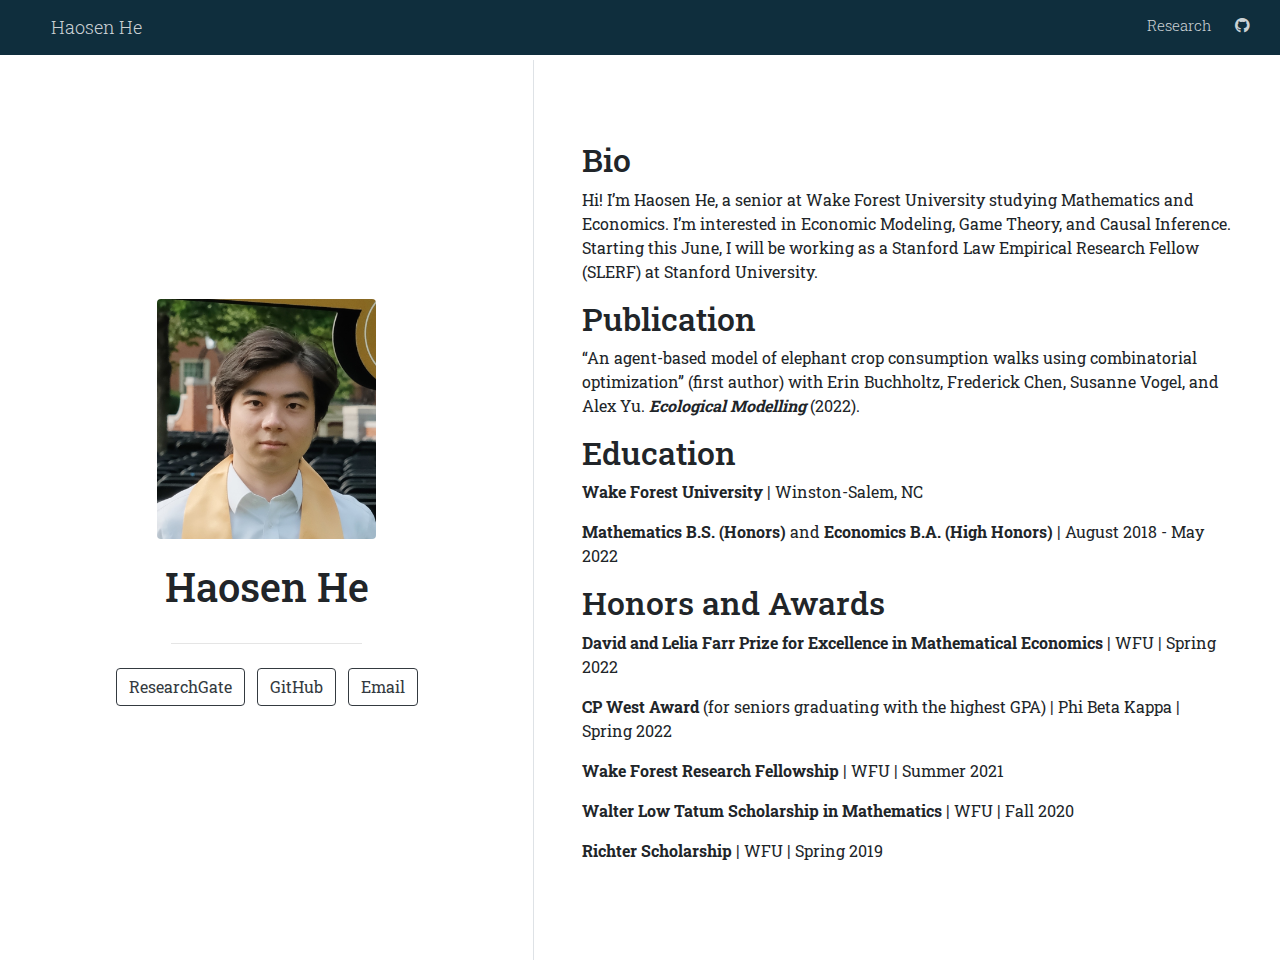
==== docs/index.html @ 907669a1 "added two new pages" ====
<!doctype html>
<html lang="en">
  <head>
    <!-- Required meta tags -->
    <meta charset="utf-8">
    <meta name="viewport" content="width=device-width, initial-scale=1, shrink-to-fit=no">

    <!-- Bootstrap CSS -->
    <link rel="stylesheet" href="https://stackpath.bootstrapcdn.com/bootstrap/4.5.0/css/bootstrap.min.css">

    <link href="https://fonts.googleapis.com/css2?family=Roboto+Slab&display=swap" rel="stylesheet">
    <style type="text/css">body {font-family: 'Roboto Slab', serif;}</style>

    <title>Haosen He</title>

    
          <!--radix_placeholder_navigation_in_header-->
          <meta name="distill:offset" content=""/>

          <script type="application/javascript">

            window.headroom_prevent_pin = false;

            window.document.addEventListener("DOMContentLoaded", function (event) {

              // initialize headroom for banner
              var header = $('header').get(0);
              var headerHeight = header.offsetHeight;
              var headroom = new Headroom(header, {
                tolerance: 5,
                onPin : function() {
                  if (window.headroom_prevent_pin) {
                    window.headroom_prevent_pin = false;
                    headroom.unpin();
                  }
                }
              });
              headroom.init();
              if(window.location.hash)
                headroom.unpin();
              $(header).addClass('headroom--transition');

              // offset scroll location for banner on hash change
              // (see: https://github.com/WickyNilliams/headroom.js/issues/38)
              window.addEventListener("hashchange", function(event) {
                window.scrollTo(0, window.pageYOffset - (headerHeight + 25));
              });

              // responsive menu
              $('.distill-site-header').each(function(i, val) {
                var topnav = $(this);
                var toggle = topnav.find('.nav-toggle');
                toggle.on('click', function() {
                  topnav.toggleClass('responsive');
                });
              });

              // nav dropdowns
              $('.nav-dropbtn').click(function(e) {
                $(this).next('.nav-dropdown-content').toggleClass('nav-dropdown-active');
                $(this).parent().siblings('.nav-dropdown')
                   .children('.nav-dropdown-content').removeClass('nav-dropdown-active');
              });
              $("body").click(function(e){
                $('.nav-dropdown-content').removeClass('nav-dropdown-active');
              });
              $(".nav-dropdown").click(function(e){
                e.stopPropagation();
              });
            });
          </script>

          <style type="text/css">

          /* Theme (user-documented overrideables for nav appearance) */

          .distill-site-nav {
            color: rgba(255, 255, 255, 0.8);
            background-color: #0F2E3D;
            font-size: 15px;
            font-weight: 300;
          }

          .distill-site-nav a {
            color: inherit;
            text-decoration: none;
          }

          .distill-site-nav a:hover {
            color: white;
          }

          @media print {
            .distill-site-nav {
              display: none;
            }
          }

          .distill-site-header {

          }

          .distill-site-footer {

          }


          /* Site Header */

          .distill-site-header {
            width: 100%;
            box-sizing: border-box;
            z-index: 3;
          }

          .distill-site-header .nav-left {
            display: inline-block;
            margin-left: 8px;
          }

          @media screen and (max-width: 768px) {
            .distill-site-header .nav-left {
              margin-left: 0;
            }
          }


          .distill-site-header .nav-right {
            float: right;
            margin-right: 8px;
          }

          .distill-site-header a,
          .distill-site-header .title {
            display: inline-block;
            text-align: center;
            padding: 14px 10px 14px 10px;
          }

          .distill-site-header .title {
            font-size: 18px;
            min-width: 150px;
          }

          .distill-site-header .logo {
            padding: 0;
          }

          .distill-site-header .logo img {
            display: none;
            max-height: 20px;
            width: auto;
            margin-bottom: -4px;
          }

          .distill-site-header .nav-image img {
            max-height: 18px;
            width: auto;
            display: inline-block;
            margin-bottom: -3px;
          }



          @media screen and (min-width: 1000px) {
            .distill-site-header .logo img {
              display: inline-block;
            }
            .distill-site-header .nav-left {
              margin-left: 20px;
            }
            .distill-site-header .nav-right {
              margin-right: 20px;
            }
            .distill-site-header .title {
              padding-left: 12px;
            }
          }


          .distill-site-header .nav-toggle {
            display: none;
          }

          .nav-dropdown {
            display: inline-block;
            position: relative;
          }

          .nav-dropdown .nav-dropbtn {
            border: none;
            outline: none;
            color: rgba(255, 255, 255, 0.8);
            padding: 16px 10px;
            background-color: transparent;
            font-family: inherit;
            font-size: inherit;
            font-weight: inherit;
            margin: 0;
            margin-top: 1px;
            z-index: 2;
          }

          .nav-dropdown-content {
            display: none;
            position: absolute;
            background-color: white;
            min-width: 200px;
            border: 1px solid rgba(0,0,0,0.15);
            border-radius: 4px;
            box-shadow: 0px 8px 16px 0px rgba(0,0,0,0.1);
            z-index: 1;
            margin-top: 2px;
            white-space: nowrap;
            padding-top: 4px;
            padding-bottom: 4px;
          }

          .nav-dropdown-content hr {
            margin-top: 4px;
            margin-bottom: 4px;
            border: none;
            border-bottom: 1px solid rgba(0, 0, 0, 0.1);
          }

          .nav-dropdown-active {
            display: block;
          }

          .nav-dropdown-content a, .nav-dropdown-content .nav-dropdown-header {
            color: black;
            padding: 6px 24px;
            text-decoration: none;
            display: block;
            text-align: left;
          }

          .nav-dropdown-content .nav-dropdown-header {
            display: block;
            padding: 5px 24px;
            padding-bottom: 0;
            text-transform: uppercase;
            font-size: 14px;
            color: #999999;
            white-space: nowrap;
          }

          .nav-dropdown:hover .nav-dropbtn {
            color: white;
          }

          .nav-dropdown-content a:hover {
            background-color: #ddd;
            color: black;
          }

          .nav-right .nav-dropdown-content {
            margin-left: -45%;
            right: 0;
          }

          @media screen and (max-width: 768px) {
            .distill-site-header a, .distill-site-header .nav-dropdown  {display: none;}
            .distill-site-header a.nav-toggle {
              float: right;
              display: block;
            }
            .distill-site-header .title {
              margin-left: 0;
            }
            .distill-site-header .nav-right {
              margin-right: 0;
            }
            .distill-site-header {
              overflow: hidden;
            }
            .nav-right .nav-dropdown-content {
              margin-left: 0;
            }
          }


          @media screen and (max-width: 768px) {
            .distill-site-header.responsive {position: relative; min-height: 500px; }
            .distill-site-header.responsive a.nav-toggle {
              position: absolute;
              right: 0;
              top: 0;
            }
            .distill-site-header.responsive a,
            .distill-site-header.responsive .nav-dropdown {
              display: block;
              text-align: left;
            }
            .distill-site-header.responsive .nav-left,
            .distill-site-header.responsive .nav-right {
              width: 100%;
            }
            .distill-site-header.responsive .nav-dropdown {float: none;}
            .distill-site-header.responsive .nav-dropdown-content {position: relative;}
            .distill-site-header.responsive .nav-dropdown .nav-dropbtn {
              display: block;
              width: 100%;
              text-align: left;
            }
          }

          /* Site Footer */

          .distill-site-footer {
            width: 100%;
            overflow: hidden;
            box-sizing: border-box;
            z-index: 3;
            margin-top: 30px;
            padding-top: 30px;
            padding-bottom: 30px;
            text-align: center;
          }

          /* Headroom */

          d-title {
            padding-top: 6rem;
          }

          @media print {
            d-title {
              padding-top: 4rem;
            }
          }

          .headroom {
            z-index: 1000;
            position: fixed;
            top: 0;
            left: 0;
            right: 0;
          }

          .headroom--transition {
            transition: all .4s ease-in-out;
          }

          .headroom--unpinned {
            top: -100px;
          }

          .headroom--pinned {
            top: 0;
          }

          /* adjust viewport for navbar height */
          /* helps vertically center bootstrap (non-distill) content */
          .min-vh-100 {
            min-height: calc(100vh - 100px) !important;
          }

          </style>

          <script src="site_libs/jquery-3.6.0/jquery-3.6.0.min.js"></script>
          <link href="site_libs/font-awesome-5.1.0/css/all.css" rel="stylesheet"/>
          <link href="site_libs/font-awesome-5.1.0/css/v4-shims.css" rel="stylesheet"/>
          <script src="site_libs/headroom-0.9.4/headroom.min.js"></script>
          <script src="site_libs/autocomplete-0.37.1/autocomplete.min.js"></script>
          <script src="site_libs/fuse-6.4.1/fuse.min.js"></script>

          <script type="application/javascript">

          function getMeta(metaName) {
            var metas = document.getElementsByTagName('meta');
            for (let i = 0; i < metas.length; i++) {
              if (metas[i].getAttribute('name') === metaName) {
                return metas[i].getAttribute('content');
              }
            }
            return '';
          }

          function offsetURL(url) {
            var offset = getMeta('distill:offset');
            return offset ? offset + '/' + url : url;
          }

          function createFuseIndex() {

            // create fuse index
            var options = {
              keys: [
                { name: 'title', weight: 20 },
                { name: 'categories', weight: 15 },
                { name: 'description', weight: 10 },
                { name: 'contents', weight: 5 },
              ],
              ignoreLocation: true,
              threshold: 0
            };
            var fuse = new window.Fuse([], options);

            // fetch the main search.json
            return fetch(offsetURL('search.json'))
              .then(function(response) {
                if (response.status == 200) {
                  return response.json().then(function(json) {
                    // index main articles
                    json.articles.forEach(function(article) {
                      fuse.add(article);
                    });
                    // download collections and index their articles
                    return Promise.all(json.collections.map(function(collection) {
                      return fetch(offsetURL(collection)).then(function(response) {
                        if (response.status === 200) {
                          return response.json().then(function(articles) {
                            articles.forEach(function(article) {
                              fuse.add(article);
                            });
                          })
                        } else {
                          return Promise.reject(
                            new Error('Unexpected status from search index request: ' +
                                      response.status)
                          );
                        }
                      });
                    })).then(function() {
                      return fuse;
                    });
                  });

                } else {
                  return Promise.reject(
                    new Error('Unexpected status from search index request: ' +
                                response.status)
                  );
                }
              });
          }

          window.document.addEventListener("DOMContentLoaded", function (event) {

            // get search element (bail if we don't have one)
            var searchEl = window.document.getElementById('distill-search');
            if (!searchEl)
              return;

            createFuseIndex()
              .then(function(fuse) {

                // make search box visible
                searchEl.classList.remove('hidden');

                // initialize autocomplete
                var options = {
                  autoselect: true,
                  hint: false,
                  minLength: 2,
                };
                window.autocomplete(searchEl, options, [{
                  source: function(query, callback) {
                    const searchOptions = {
                      isCaseSensitive: false,
                      shouldSort: true,
                      minMatchCharLength: 2,
                      limit: 10,
                    };
                    var results = fuse.search(query, searchOptions);
                    callback(results
                      .map(function(result) { return result.item; })
                    );
                  },
                  templates: {
                    suggestion: function(suggestion) {
                      var img = suggestion.preview && Object.keys(suggestion.preview).length > 0
                        ? `<img src="${offsetURL(suggestion.preview)}"</img>`
                        : '';
                      var html = `
                        <div class="search-item">
                          <h3>${suggestion.title}</h3>
                          <div class="search-item-description">
                            ${suggestion.description || ''}
                          </div>
                          <div class="search-item-preview">
                            ${img}
                          </div>
                        </div>
                      `;
                      return html;
                    }
                  }
                }]).on('autocomplete:selected', function(event, suggestion) {
                  window.location.href = offsetURL(suggestion.path);
                });
                // remove inline display style on autocompleter (we want to
                // manage responsive display via css)
                $('.algolia-autocomplete').css("display", "");
              })
              .catch(function(error) {
                console.log(error);
              });

          });

          </script>

          <style type="text/css">

          .nav-search {
            font-size: x-small;
          }

          /* Algolioa Autocomplete */

          .algolia-autocomplete {
            display: inline-block;
            margin-left: 10px;
            vertical-align: sub;
            background-color: white;
            color: black;
            padding: 6px;
            padding-top: 8px;
            padding-bottom: 0;
            border-radius: 6px;
            border: 1px #0F2E3D solid;
            width: 180px;
          }


          @media screen and (max-width: 768px) {
            .distill-site-nav .algolia-autocomplete {
              display: none;
              visibility: hidden;
            }
            .distill-site-nav.responsive .algolia-autocomplete {
              display: inline-block;
              visibility: visible;
            }
            .distill-site-nav.responsive .algolia-autocomplete .aa-dropdown-menu {
              margin-left: 0;
              width: 400px;
              max-height: 400px;
            }
          }

          .algolia-autocomplete .aa-input, .algolia-autocomplete .aa-hint {
            width: 90%;
            outline: none;
            border: none;
          }

          .algolia-autocomplete .aa-hint {
            color: #999;
          }
          .algolia-autocomplete .aa-dropdown-menu {
            width: 550px;
            max-height: 70vh;
            overflow-x: visible;
            overflow-y: scroll;
            padding: 5px;
            margin-top: 3px;
            margin-left: -150px;
            background-color: #fff;
            border-radius: 5px;
            border: 1px solid #999;
            border-top: none;
          }

          .algolia-autocomplete .aa-dropdown-menu .aa-suggestion {
            cursor: pointer;
            padding: 5px 4px;
            border-bottom: 1px solid #eee;
          }

          .algolia-autocomplete .aa-dropdown-menu .aa-suggestion:last-of-type {
            border-bottom: none;
            margin-bottom: 2px;
          }

          .algolia-autocomplete .aa-dropdown-menu .aa-suggestion .search-item {
            overflow: hidden;
            font-size: 0.8em;
            line-height: 1.4em;
          }

          .algolia-autocomplete .aa-dropdown-menu .aa-suggestion .search-item h3 {
            font-size: 1rem;
            margin-block-start: 0;
            margin-block-end: 5px;
          }

          .algolia-autocomplete .aa-dropdown-menu .aa-suggestion .search-item-description {
            display: inline-block;
            overflow: hidden;
            height: 2.8em;
            width: 80%;
            margin-right: 4%;
          }

          .algolia-autocomplete .aa-dropdown-menu .aa-suggestion .search-item-preview {
            display: inline-block;
            width: 15%;
          }

          .algolia-autocomplete .aa-dropdown-menu .aa-suggestion .search-item-preview img {
            height: 3em;
            width: auto;
            display: none;
          }

          .algolia-autocomplete .aa-dropdown-menu .aa-suggestion .search-item-preview img[src] {
            display: initial;
          }

          .algolia-autocomplete .aa-dropdown-menu .aa-suggestion.aa-cursor {
            background-color: #eee;
          }
          .algolia-autocomplete .aa-dropdown-menu .aa-suggestion em {
            font-weight: bold;
            font-style: normal;
          }

          </style>


          <!--/radix_placeholder_navigation_in_header-->
          <!--radix_placeholder_site_in_header-->
          <!--/radix_placeholder_site_in_header-->
          
          <style type="text/css">
          body {
            padding-top: 60px;
          }
          </style>
          <script src="C:\Users\s1760\Rlib\rmarkdown\rmd\h\pandoc\header-attrs.js"></script>
    
    
  </head>
  <body>

          <!--radix_placeholder_navigation_before_body-->
          <header class="header header--fixed" role="banner">
          <nav class="distill-site-nav distill-site-header">
          <div class="nav-left">
          <a href="index.html" class="title">Haosen He</a>
          </div>
          <div class="nav-right">
          <a href="research.html">Research</a>
          <a href="https://github.com/HaosenHe">
          <i class="fab fa-github" aria-hidden="true"></i>
          </a>
          <a href="javascript:void(0);" class="nav-toggle">&#9776;</a>
          </div>
          </nav>
          </header>
          <!--/radix_placeholder_navigation_before_body-->
          <!--radix_placeholder_site_before_body-->
          <!--/radix_placeholder_site_before_body-->
    
    <div class="container-fluid d-none d-lg-block d-xl-block">
      <div class="d-flex row flex-row vh-100">
        <div class="d-flex flex-column col-5 align-items-center text-center align-self-center">
          <div class="mx-auto text-center">
            <div class="p-3">
              <img src="img/haosen.jpg" style="height:15rem" class="rounded">
            </div>
            <div class="p-2">
              <h1>Haosen He</h1>
            </div>
            <hr style="width:60%;"/>
            <div class="p-2">
              <div id="icon-list">
                <ul class="list-inline">
                                    <li class="list-inline-item">
                    <a href=https://www.researchgate.net/profile/Haosen-He>
                      <button type="button" class="btn btn-outline-dark mb-2">
                        ResearchGate
                      </button>
                    </a>
                  </li>
                                    <li class="list-inline-item">
                    <a href=https://github.com/HaosenHe>
                      <button type="button" class="btn btn-outline-dark mb-2">
                        GitHub
                      </button>
                    </a>
                  </li>
                                    <li class="list-inline-item">
                    <a href=mailto:heh218@gmail.com>
                      <button type="button" class="btn btn-outline-dark mb-2">
                        Email
                      </button>
                    </a>
                  </li>
                                  </ul>
              </div>
            </div>
          </div>
        </div>
        <div class="d-flex flex-column vh-100 border-left"></div>
        <div class="d-flex flex-column col px-5 align-items-center align-self-center mh-100" style="overflow-y: scroll;">
          <div class="my-5" id="content">
            <div id="bio" class="section level2">
            <h2>Bio</h2>
            <p>Hi! I’m Haosen He, a senior at Wake Forest University studying Mathematics and Economics. I’m interested in Economic Modeling, Game Theory, and Causal Inference. Starting this June, I will be working as a Stanford Law Empirical Research Fellow (SLERF) at Stanford University.</p>
            </div>
            <div id="publication" class="section level2">
            <h2>Publication</h2>
            <p>“An agent-based model of elephant crop consumption walks using combinatorial optimization” (first author) with Erin Buchholtz, Frederick Chen, Susanne Vogel, and Alex Yu. <strong><em>Ecological Modelling</em></strong> (2022).<br />
            </p>
            </div>
            <div id="education" class="section level2">
            <h2>Education</h2>
            <p><strong>Wake Forest University</strong> | Winston-Salem, NC</p>
            <p><strong>Mathematics B.S. (Honors)</strong> and <strong>Economics B.A. (High Honors)</strong> | August 2018 - May 2022</p>
            </div>
            <div id="honors-and-awards" class="section level2">
            <h2>Honors and Awards</h2>
            <p><strong>David and Lelia Farr Prize for Excellence in Mathematical Economics</strong> | WFU | Spring 2022</p>
            <p><strong>CP West Award</strong> (for seniors graduating with the highest GPA) | Phi Beta Kappa | Spring 2022</p>
            <p><strong>Wake Forest Research Fellowship</strong> | WFU | Summer 2021</p>
            <p><strong>Walter Low Tatum Scholarship in Mathematics</strong> | WFU | Fall 2020</p>
            <p><strong>Richter Scholarship</strong> | WFU | Spring 2019</p>
            </div>
          </div>
        </div>
      </div>
    </div>

    <div class="container-flex min-vh-100 d-block d-lg-none d-xl-none">
      <div class="d-flex flex-row justify-content-center">
        <div class="d-flex flex-col">
          <div class="mx-auto">
            <div class="p-3 mt-3 text-center">
              <img src="img/haosen.jpg" style="height:15rem" class="rounded">
            </div>
            <div class="p-2 text-center">
              <h1>Haosen He</h1>
            </div>
            <hr style="width:60%;"/>

            <div class="row justify-content-center align-items-center">
              <div class="col-8 p-1 text-center">
                <div class="list-group">
                                    <a href=https://www.researchgate.net/profile/Haosen-He>
                    <button type="button" class="list-group-item list-group-item-action my-1 rounded">
                      ResearchGate
                    </button>
                  </a>
                                    <a href=https://github.com/HaosenHe>
                    <button type="button" class="list-group-item list-group-item-action my-1 rounded">
                      GitHub
                    </button>
                  </a>
                                    <a href=mailto:heh218@gmail.com>
                    <button type="button" class="list-group-item list-group-item-action my-1 rounded">
                      Email
                    </button>
                  </a>
                                  </div>
              </div>
            </div>
            <div class="p pt-4 px-5">
              <div id="bio" class="section level2">
              <h2>Bio</h2>
              <p>Hi! I’m Haosen He, a senior at Wake Forest University studying Mathematics and Economics. I’m interested in Economic Modeling, Game Theory, and Causal Inference. Starting this June, I will be working as a Stanford Law Empirical Research Fellow (SLERF) at Stanford University.</p>
              </div>
              <div id="publication" class="section level2">
              <h2>Publication</h2>
              <p>“An agent-based model of elephant crop consumption walks using combinatorial optimization” (first author) with Erin Buchholtz, Frederick Chen, Susanne Vogel, and Alex Yu. <strong><em>Ecological Modelling</em></strong> (2022).<br />
              </p>
              </div>
              <div id="education" class="section level2">
              <h2>Education</h2>
              <p><strong>Wake Forest University</strong> | Winston-Salem, NC</p>
              <p><strong>Mathematics B.S. (Honors)</strong> and <strong>Economics B.A. (High Honors)</strong> | August 2018 - May 2022</p>
              </div>
              <div id="honors-and-awards" class="section level2">
              <h2>Honors and Awards</h2>
              <p><strong>David and Lelia Farr Prize for Excellence in Mathematical Economics</strong> | WFU | Spring 2022</p>
              <p><strong>CP West Award</strong> (for seniors graduating with the highest GPA) | Phi Beta Kappa | Spring 2022</p>
              <p><strong>Wake Forest Research Fellowship</strong> | WFU | Summer 2021</p>
              <p><strong>Walter Low Tatum Scholarship in Mathematics</strong> | WFU | Fall 2020</p>
              <p><strong>Richter Scholarship</strong> | WFU | Spring 2019</p>
              </div>
            </div>
        </div>
      </div>
    </div>

    <!-- Optional JavaScript -->
    <!-- jQuery first, then Popper.js, then Bootstrap JS -->
    <script src="https://code.jquery.com/jquery-3.5.1.slim.min.js" integrity="sha384-DfXdz2htPH0lsSSs5nCTpuj/zy4C+OGpamoFVy38MVBnE+IbbVYUew+OrCXaRkfj" crossorigin="anonymous"></script>
    <script src="https://cdn.jsdelivr.net/npm/popper.js@1.16.0/dist/umd/popper.min.js" integrity="sha384-Q6E9RHvbIyZFJoft+2mJbHaEWldlvI9IOYy5n3zV9zzTtmI3UksdQRVvoxMfooAo" crossorigin="anonymous"></script>
    <script src="https://stackpath.bootstrapcdn.com/bootstrap/4.5.0/js/bootstrap.min.js" integrity="sha384-OgVRvuATP1z7JjHLkuOU7Xw704+h835Lr+6QL9UvYjZE3Ipu6Tp75j7Bh/kR0JKI" crossorigin="anonymous"></script>

      <!--radix_placeholder_site_after_body-->
      <!--/radix_placeholder_site_after_body-->
      <!--radix_placeholder_navigation_after_body-->
      <!--/radix_placeholder_navigation_after_body-->
  
  </body>
</html>
---- docs/site_libs/font-awesome-5.1.0/css/all.css ----
/*!
 * Font Awesome Free 5.1.0 by @fontawesome - https://fontawesome.com
 * License - https://fontawesome.com/license (Icons: CC BY 4.0, Fonts: SIL OFL 1.1, Code: MIT License)
 */
.fa,.fab,.fal,.far,.fas{-moz-osx-font-smoothing:grayscale;-webkit-font-smoothing:antialiased;display:inline-block;font-style:normal;font-variant:normal;text-rendering:auto;line-height:1}.fa-lg{font-size:1.33333em;line-height:.75em;vertical-align:-.0667em}.fa-xs{font-size:.75em}.fa-sm{font-size:.875em}.fa-1x{font-size:1em}.fa-2x{font-size:2em}.fa-3x{font-size:3em}.fa-4x{font-size:4em}.fa-5x{font-size:5em}.fa-6x{font-size:6em}.fa-7x{font-size:7em}.fa-8x{font-size:8em}.fa-9x{font-size:9em}.fa-10x{font-size:10em}.fa-fw{text-align:center;width:1.25em}.fa-ul{list-style-type:none;margin-left:2.5em;padding-left:0}.fa-ul>li{position:relative}.fa-li{left:-2em;position:absolute;text-align:center;width:2em;line-height:inherit}.fa-border{border:.08em solid #eee;border-radius:.1em;padding:.2em .25em .15em}.fa-pull-left{float:left}.fa-pull-right{float:right}.fa.fa-pull-left,.fab.fa-pull-left,.fal.fa-pull-left,.far.fa-pull-left,.fas.fa-pull-left{margin-right:.3em}.fa.fa-pull-right,.fab.fa-pull-right,.fal.fa-pull-right,.far.fa-pull-right,.fas.fa-pull-right{margin-left:.3em}.fa-spin{animation:a 2s infinite linear}.fa-pulse{animation:a 1s infinite steps(8)}@keyframes a{0%{transform:rotate(0deg)}to{transform:rotate(1turn)}}.fa-rotate-90{-ms-filter:"progid:DXImageTransform.Microsoft.BasicImage(rotation=1)";transform:rotate(90deg)}.fa-rotate-180{-ms-filter:"progid:DXImageTransform.Microsoft.BasicImage(rotation=2)";transform:rotate(180deg)}.fa-rotate-270{-ms-filter:"progid:DXImageTransform.Microsoft.BasicImage(rotation=3)";transform:rotate(270deg)}.fa-flip-horizontal{-ms-filter:"progid:DXImageTransform.Microsoft.BasicImage(rotation=0, mirror=1)";transform:scaleX(-1)}.fa-flip-vertical{transform:scaleY(-1)}.fa-flip-horizontal.fa-flip-vertical,.fa-flip-vertical{-ms-filter:"progid:DXImageTransform.Microsoft.BasicImage(rotation=2, mirror=1)"}.fa-flip-horizontal.fa-flip-vertical{transform:scale(-1)}:root .fa-flip-horizontal,:root .fa-flip-vertical,:root .fa-rotate-90,:root .fa-rotate-180,:root .fa-rotate-270{-webkit-filter:none;filter:none}.fa-stack{display:inline-block;height:2em;line-height:2em;position:relative;vertical-align:middle;width:2em}.fa-stack-1x,.fa-stack-2x{left:0;position:absolute;text-align:center;width:100%}.fa-stack-1x{line-height:inherit}.fa-stack-2x{font-size:2em}.fa-inverse{color:#fff}.fa-500px:before{content:"\f26e"}.fa-accessible-icon:before{content:"\f368"}.fa-accusoft:before{content:"\f369"}.fa-address-book:before{content:"\f2b9"}.fa-address-card:before{content:"\f2bb"}.fa-adjust:before{content:"\f042"}.fa-adn:before{content:"\f170"}.fa-adversal:before{content:"\f36a"}.fa-affiliatetheme:before{content:"\f36b"}.fa-algolia:before{content:"\f36c"}.fa-align-center:before{content:"\f037"}.fa-align-justify:before{content:"\f039"}.fa-align-left:before{content:"\f036"}.fa-align-right:before{content:"\f038"}.fa-allergies:before{content:"\f461"}.fa-amazon:before{content:"\f270"}.fa-amazon-pay:before{content:"\f42c"}.fa-ambulance:before{content:"\f0f9"}.fa-american-sign-language-interpreting:before{content:"\f2a3"}.fa-amilia:before{content:"\f36d"}.fa-anchor:before{content:"\f13d"}.fa-android:before{content:"\f17b"}.fa-angellist:before{content:"\f209"}.fa-angle-double-down:before{content:"\f103"}.fa-angle-double-left:before{content:"\f100"}.fa-angle-double-right:before{content:"\f101"}.fa-angle-double-up:before{content:"\f102"}.fa-angle-down:before{content:"\f107"}.fa-angle-left:before{content:"\f104"}.fa-angle-right:before{content:"\f105"}.fa-angle-up:before{content:"\f106"}.fa-angry:before{content:"\f556"}.fa-angrycreative:before{content:"\f36e"}.fa-angular:before{content:"\f420"}.fa-app-store:before{content:"\f36f"}.fa-app-store-ios:before{content:"\f370"}.fa-apper:before{content:"\f371"}.fa-apple:before{content:"\f179"}.fa-apple-pay:before{content:"\f415"}.fa-archive:before{content:"\f187"}.fa-archway:before{content:"\f557"}.fa-arrow-alt-circle-down:before{content:"\f358"}.fa-arrow-alt-circle-left:before{content:"\f359"}.fa-arrow-alt-circle-right:before{content:"\f35a"}.fa-arrow-alt-circle-up:before{content:"\f35b"}.fa-arrow-circle-down:before{content:"\f0ab"}.fa-arrow-circle-left:before{content:"\f0a8"}.fa-arrow-circle-right:before{content:"\f0a9"}.fa-arrow-circle-up:before{content:"\f0aa"}.fa-arrow-down:before{content:"\f063"}.fa-arrow-left:before{content:"\f060"}.fa-arrow-right:before{content:"\f061"}.fa-arrow-up:before{content:"\f062"}.fa-arrows-alt:before{content:"\f0b2"}.fa-arrows-alt-h:before{content:"\f337"}.fa-arrows-alt-v:before{content:"\f338"}.fa-assistive-listening-systems:before{content:"\f2a2"}.fa-asterisk:before{content:"\f069"}.fa-asymmetrik:before{content:"\f372"}.fa-at:before{content:"\f1fa"}.fa-atlas:before{content:"\f558"}.fa-audible:before{content:"\f373"}.fa-audio-description:before{content:"\f29e"}.fa-autoprefixer:before{content:"\f41c"}.fa-avianex:before{content:"\f374"}.fa-aviato:before{content:"\f421"}.fa-award:before{content:"\f559"}.fa-aws:before{content:"\f375"}.fa-backspace:before{content:"\f55a"}.fa-backward:before{content:"\f04a"}.fa-balance-scale:before{content:"\f24e"}.fa-ban:before{content:"\f05e"}.fa-band-aid:before{content:"\f462"}.fa-bandcamp:before{content:"\f2d5"}.fa-barcode:before{content:"\f02a"}.fa-bars:before{content:"\f0c9"}.fa-baseball-ball:before{content:"\f433"}.fa-basketball-ball:before{content:"\f434"}.fa-bath:before{content:"\f2cd"}.fa-battery-empty:before{content:"\f244"}.fa-battery-full:before{content:"\f240"}.fa-battery-half:before{content:"\f242"}.fa-battery-quarter:before{content:"\f243"}.fa-battery-three-quarters:before{content:"\f241"}.fa-bed:before{content:"\f236"}.fa-beer:before{content:"\f0fc"}.fa-behance:before{content:"\f1b4"}.fa-behance-square:before{content:"\f1b5"}.fa-bell:before{content:"\f0f3"}.fa-bell-slash:before{content:"\f1f6"}.fa-bezier-curve:before{content:"\f55b"}.fa-bicycle:before{content:"\f206"}.fa-bimobject:before{content:"\f378"}.fa-binoculars:before{content:"\f1e5"}.fa-birthday-cake:before{content:"\f1fd"}.fa-bitbucket:before{content:"\f171"}.fa-bitcoin:before{content:"\f379"}.fa-bity:before{content:"\f37a"}.fa-black-tie:before{content:"\f27e"}.fa-blackberry:before{content:"\f37b"}.fa-blender:before{content:"\f517"}.fa-blind:before{content:"\f29d"}.fa-blogger:before{content:"\f37c"}.fa-blogger-b:before{content:"\f37d"}.fa-bluetooth:before{content:"\f293"}.fa-bluetooth-b:before{content:"\f294"}.fa-bold:before{content:"\f032"}.fa-bolt:before{content:"\f0e7"}.fa-bomb:before{content:"\f1e2"}.fa-bong:before{content:"\f55c"}.fa-book:before{content:"\f02d"}.fa-book-open:before{content:"\f518"}.fa-bookmark:before{content:"\f02e"}.fa-bowling-ball:before{content:"\f436"}.fa-box:before{content:"\f466"}.fa-box-open:before{content:"\f49e"}.fa-boxes:before{content:"\f468"}.fa-braille:before{content:"\f2a1"}.fa-briefcase:before{content:"\f0b1"}.fa-briefcase-medical:before{content:"\f469"}.fa-broadcast-tower:before{content:"\f519"}.fa-broom:before{content:"\f51a"}.fa-brush:before{content:"\f55d"}.fa-btc:before{content:"\f15a"}.fa-bug:before{content:"\f188"}.fa-building:before{content:"\f1ad"}.fa-bullhorn:before{content:"\f0a1"}.fa-bullseye:before{content:"\f140"}.fa-burn:before{content:"\f46a"}.fa-buromobelexperte:before{content:"\f37f"}.fa-bus:before{content:"\f207"}.fa-bus-alt:before{content:"\f55e"}.fa-buysellads:before{content:"\f20d"}.fa-calculator:before{content:"\f1ec"}.fa-calendar:before{content:"\f133"}.fa-calendar-alt:before{content:"\f073"}.fa-calendar-check:before{content:"\f274"}.fa-calendar-minus:before{content:"\f272"}.fa-calendar-plus:before{content:"\f271"}.fa-calendar-times:before{content:"\f273"}.fa-camera:before{content:"\f030"}.fa-camera-retro:before{content:"\f083"}.fa-cannabis:before{content:"\f55f"}.fa-capsules:before{content:"\f46b"}.fa-car:before{content:"\f1b9"}.fa-caret-down:before{content:"\f0d7"}.fa-caret-left:before{content:"\f0d9"}.fa-caret-right:before{content:"\f0da"}.fa-caret-square-down:before{content:"\f150"}.fa-caret-square-left:before{content:"\f191"}.fa-caret-square-right:before{content:"\f152"}.fa-caret-square-up:before{content:"\f151"}.fa-caret-up:before{content:"\f0d8"}.fa-cart-arrow-down:before{content:"\f218"}.fa-cart-plus:before{content:"\f217"}.fa-cc-amazon-pay:before{content:"\f42d"}.fa-cc-amex:before{content:"\f1f3"}.fa-cc-apple-pay:before{content:"\f416"}.fa-cc-diners-club:before{content:"\f24c"}.fa-cc-discover:before{content:"\f1f2"}.fa-cc-jcb:before{content:"\f24b"}.fa-cc-mastercard:before{content:"\f1f1"}.fa-cc-paypal:before{content:"\f1f4"}.fa-cc-stripe:before{content:"\f1f5"}.fa-cc-visa:before{content:"\f1f0"}.fa-centercode:before{content:"\f380"}.fa-certificate:before{content:"\f0a3"}.fa-chalkboard:before{content:"\f51b"}.fa-chalkboard-teacher:before{content:"\f51c"}.fa-chart-area:before{content:"\f1fe"}.fa-chart-bar:before{content:"\f080"}.fa-chart-line:before{content:"\f201"}.fa-chart-pie:before{content:"\f200"}.fa-check:before{content:"\f00c"}.fa-check-circle:before{content:"\f058"}.fa-check-double:before{content:"\f560"}.fa-check-square:before{content:"\f14a"}.fa-chess:before{content:"\f439"}.fa-chess-bishop:before{content:"\f43a"}.fa-chess-board:before{content:"\f43c"}.fa-chess-king:before{content:"\f43f"}.fa-chess-knight:before{content:"\f441"}.fa-chess-pawn:before{content:"\f443"}.fa-chess-queen:before{content:"\f445"}.fa-chess-rook:before{content:"\f447"}.fa-chevron-circle-down:before{content:"\f13a"}.fa-chevron-circle-left:before{content:"\f137"}.fa-chevron-circle-right:before{content:"\f138"}.fa-chevron-circle-up:before{content:"\f139"}.fa-chevron-down:before{content:"\f078"}.fa-chevron-left:before{content:"\f053"}.fa-chevron-right:before{content:"\f054"}.fa-chevron-up:before{content:"\f077"}.fa-child:before{content:"\f1ae"}.fa-chrome:before{content:"\f268"}.fa-church:before{content:"\f51d"}.fa-circle:before{content:"\f111"}.fa-circle-notch:before{content:"\f1ce"}.fa-clipboard:before{content:"\f328"}.fa-clipboard-check:before{content:"\f46c"}.fa-clipboard-list:before{content:"\f46d"}.fa-clock:before{content:"\f017"}.fa-clone:before{content:"\f24d"}.fa-closed-captioning:before{content:"\f20a"}.fa-cloud:before{content:"\f0c2"}.fa-cloud-download-alt:before{content:"\f381"}.fa-cloud-upload-alt:before{content:"\f382"}.fa-cloudscale:before{content:"\f383"}.fa-cloudsmith:before{content:"\f384"}.fa-cloudversify:before{content:"\f385"}.fa-cocktail:before{content:"\f561"}.fa-code:before{content:"\f121"}.fa-code-branch:before{content:"\f126"}.fa-codepen:before{content:"\f1cb"}.fa-codiepie:before{content:"\f284"}.fa-coffee:before{content:"\f0f4"}.fa-cog:before{content:"\f013"}.fa-cogs:before{content:"\f085"}.fa-coins:before{content:"\f51e"}.fa-columns:before{content:"\f0db"}.fa-comment:before{content:"\f075"}.fa-comment-alt:before{content:"\f27a"}.fa-comment-dots:before{content:"\f4ad"}.fa-comment-slash:before{content:"\f4b3"}.fa-comments:before{content:"\f086"}.fa-compact-disc:before{content:"\f51f"}.fa-compass:before{content:"\f14e"}.fa-compress:before{content:"\f066"}.fa-concierge-bell:before{content:"\f562"}.fa-connectdevelop:before{content:"\f20e"}.fa-contao:before{content:"\f26d"}.fa-cookie:before{content:"\f563"}.fa-cookie-bite:before{content:"\f564"}.fa-copy:before{content:"\f0c5"}.fa-copyright:before{content:"\f1f9"}.fa-couch:before{content:"\f4b8"}.fa-cpanel:before{content:"\f388"}.fa-creative-commons:before{content:"\f25e"}.fa-creative-commons-by:before{content:"\f4e7"}.fa-creative-commons-nc:before{content:"\f4e8"}.fa-creative-commons-nc-eu:before{content:"\f4e9"}.fa-creative-commons-nc-jp:before{content:"\f4ea"}.fa-creative-commons-nd:before{content:"\f4eb"}.fa-creative-commons-pd:before{content:"\f4ec"}.fa-creative-commons-pd-alt:before{content:"\f4ed"}.fa-creative-commons-remix:before{content:"\f4ee"}.fa-creative-commons-sa:before{content:"\f4ef"}.fa-creative-commons-sampling:before{content:"\f4f0"}.fa-creative-commons-sampling-plus:before{content:"\f4f1"}.fa-creative-commons-share:before{content:"\f4f2"}.fa-credit-card:before{content:"\f09d"}.fa-crop:before{content:"\f125"}.fa-crop-alt:before{content:"\f565"}.fa-crosshairs:before{content:"\f05b"}.fa-crow:before{content:"\f520"}.fa-crown:before{content:"\f521"}.fa-css3:before{content:"\f13c"}.fa-css3-alt:before{content:"\f38b"}.fa-cube:before{content:"\f1b2"}.fa-cubes:before{content:"\f1b3"}.fa-cut:before{content:"\f0c4"}.fa-cuttlefish:before{content:"\f38c"}.fa-d-and-d:before{content:"\f38d"}.fa-dashcube:before{content:"\f210"}.fa-database:before{content:"\f1c0"}.fa-deaf:before{content:"\f2a4"}.fa-delicious:before{content:"\f1a5"}.fa-deploydog:before{content:"\f38e"}.fa-deskpro:before{content:"\f38f"}.fa-desktop:before{content:"\f108"}.fa-deviantart:before{content:"\f1bd"}.fa-diagnoses:before{content:"\f470"}.fa-dice:before{content:"\f522"}.fa-dice-five:before{content:"\f523"}.fa-dice-four:before{content:"\f524"}.fa-dice-one:before{content:"\f525"}.fa-dice-six:before{content:"\f526"}.fa-dice-three:before{content:"\f527"}.fa-dice-two:before{content:"\f528"}.fa-digg:before{content:"\f1a6"}.fa-digital-ocean:before{content:"\f391"}.fa-digital-tachograph:before{content:"\f566"}.fa-discord:before{content:"\f392"}.fa-discourse:before{content:"\f393"}.fa-divide:before{content:"\f529"}.fa-dizzy:before{content:"\f567"}.fa-dna:before{content:"\f471"}.fa-dochub:before{content:"\f394"}.fa-docker:before{content:"\f395"}.fa-dollar-sign:before{content:"\f155"}.fa-dolly:before{content:"\f472"}.fa-dolly-flatbed:before{content:"\f474"}.fa-donate:before{content:"\f4b9"}.fa-door-closed:before{content:"\f52a"}.fa-door-open:before{content:"\f52b"}.fa-dot-circle:before{content:"\f192"}.fa-dove:before{content:"\f4ba"}.fa-download:before{content:"\f019"}.fa-draft2digital:before{content:"\f396"}.fa-drafting-compass:before{content:"\f568"}.fa-dribbble:before{content:"\f17d"}.fa-dribbble-square:before{content:"\f397"}.fa-dropbox:before{content:"\f16b"}.fa-drum:before{content:"\f569"}.fa-drum-steelpan:before{content:"\f56a"}.fa-drupal:before{content:"\f1a9"}.fa-dumbbell:before{content:"\f44b"}.fa-dyalog:before{content:"\f399"}.fa-earlybirds:before{content:"\f39a"}.fa-ebay:before{content:"\f4f4"}.fa-edge:before{content:"\f282"}.fa-edit:before{content:"\f044"}.fa-eject:before{content:"\f052"}.fa-elementor:before{content:"\f430"}.fa-ellipsis-h:before{content:"\f141"}.fa-ellipsis-v:before{content:"\f142"}.fa-ember:before{content:"\f423"}.fa-empire:before{content:"\f1d1"}.fa-envelope:before{content:"\f0e0"}.fa-envelope-open:before{content:"\f2b6"}.fa-envelope-square:before{content:"\f199"}.fa-envira:before{content:"\f299"}.fa-equals:before{content:"\f52c"}.fa-eraser:before{content:"\f12d"}.fa-erlang:before{content:"\f39d"}.fa-ethereum:before{content:"\f42e"}.fa-etsy:before{content:"\f2d7"}.fa-euro-sign:before{content:"\f153"}.fa-exchange-alt:before{content:"\f362"}.fa-exclamation:before{content:"\f12a"}.fa-exclamation-circle:before{content:"\f06a"}.fa-exclamation-triangle:before{content:"\f071"}.fa-expand:before{content:"\f065"}.fa-expand-arrows-alt:before{content:"\f31e"}.fa-expeditedssl:before{content:"\f23e"}.fa-external-link-alt:before{content:"\f35d"}.fa-external-link-square-alt:before{content:"\f360"}.fa-eye:before{content:"\f06e"}.fa-eye-dropper:before{content:"\f1fb"}.fa-eye-slash:before{content:"\f070"}.fa-facebook:before{content:"\f09a"}.fa-facebook-f:before{content:"\f39e"}.fa-facebook-messenger:before{content:"\f39f"}.fa-facebook-square:before{content:"\f082"}.fa-fast-backward:before{content:"\f049"}.fa-fast-forward:before{content:"\f050"}.fa-fax:before{content:"\f1ac"}.fa-feather:before{content:"\f52d"}.fa-feather-alt:before{content:"\f56b"}.fa-female:before{content:"\f182"}.fa-fighter-jet:before{content:"\f0fb"}.fa-file:before{content:"\f15b"}.fa-file-alt:before{content:"\f15c"}.fa-file-archive:before{content:"\f1c6"}.fa-file-audio:before{content:"\f1c7"}.fa-file-code:before{content:"\f1c9"}.fa-file-contract:before{content:"\f56c"}.fa-file-download:before{content:"\f56d"}.fa-file-excel:before{content:"\f1c3"}.fa-file-export:before{content:"\f56e"}.fa-file-image:before{content:"\f1c5"}.fa-file-import:before{content:"\f56f"}.fa-file-invoice:before{content:"\f570"}.fa-file-invoice-dollar:before{content:"\f571"}.fa-file-medical:before{content:"\f477"}.fa-file-medical-alt:before{content:"\f478"}.fa-file-pdf:before{content:"\f1c1"}.fa-file-powerpoint:before{content:"\f1c4"}.fa-file-prescription:before{content:"\f572"}.fa-file-signature:before{content:"\f573"}.fa-file-upload:before{content:"\f574"}.fa-file-video:before{content:"\f1c8"}.fa-file-word:before{content:"\f1c2"}.fa-fill:before{content:"\f575"}.fa-fill-drip:before{content:"\f576"}.fa-film:before{content:"\f008"}.fa-filter:before{content:"\f0b0"}.fa-fingerprint:before{content:"\f577"}.fa-fire:before{content:"\f06d"}.fa-fire-extinguisher:before{content:"\f134"}.fa-firefox:before{content:"\f269"}.fa-first-aid:before{content:"\f479"}.fa-first-order:before{content:"\f2b0"}.fa-first-order-alt:before{content:"\f50a"}.fa-firstdraft:before{content:"\f3a1"}.fa-fish:before{content:"\f578"}.fa-flag:before{content:"\f024"}.fa-flag-checkered:before{content:"\f11e"}.fa-flask:before{content:"\f0c3"}.fa-flickr:before{content:"\f16e"}.fa-flipboard:before{content:"\f44d"}.fa-flushed:before{content:"\f579"}.fa-fly:before{content:"\f417"}.fa-folder:before{content:"\f07b"}.fa-folder-open:before{content:"\f07c"}.fa-font:before{content:"\f031"}.fa-font-awesome:before{content:"\f2b4"}.fa-font-awesome-alt:before{content:"\f35c"}.fa-font-awesome-flag:before{content:"\f425"}.fa-font-awesome-logo-full:before{content:"\f4e6"}.fa-fonticons:before{content:"\f280"}.fa-fonticons-fi:before{content:"\f3a2"}.fa-football-ball:before{content:"\f44e"}.fa-fort-awesome:before{content:"\f286"}.fa-fort-awesome-alt:before{content:"\f3a3"}.fa-forumbee:before{content:"\f211"}.fa-forward:before{content:"\f04e"}.fa-foursquare:before{content:"\f180"}.fa-free-code-camp:before{content:"\f2c5"}.fa-freebsd:before{content:"\f3a4"}.fa-frog:before{content:"\f52e"}.fa-frown:before{content:"\f119"}.fa-frown-open:before{content:"\f57a"}.fa-fulcrum:before{content:"\f50b"}.fa-futbol:before{content:"\f1e3"}.fa-galactic-republic:before{content:"\f50c"}.fa-galactic-senate:before{content:"\f50d"}.fa-gamepad:before{content:"\f11b"}.fa-gas-pump:before{content:"\f52f"}.fa-gavel:before{content:"\f0e3"}.fa-gem:before{content:"\f3a5"}.fa-genderless:before{content:"\f22d"}.fa-get-pocket:before{content:"\f265"}.fa-gg:before{content:"\f260"}.fa-gg-circle:before{content:"\f261"}.fa-gift:before{content:"\f06b"}.fa-git:before{content:"\f1d3"}.fa-git-square:before{content:"\f1d2"}.fa-github:before{content:"\f09b"}.fa-github-alt:before{content:"\f113"}.fa-github-square:before{content:"\f092"}.fa-gitkraken:before{content:"\f3a6"}.fa-gitlab:before{content:"\f296"}.fa-gitter:before{content:"\f426"}.fa-glass-martini:before{content:"\f000"}.fa-glass-martini-alt:before{content:"\f57b"}.fa-glasses:before{content:"\f530"}.fa-glide:before{content:"\f2a5"}.fa-glide-g:before{content:"\f2a6"}.fa-globe:before{content:"\f0ac"}.fa-globe-africa:before{content:"\f57c"}.fa-globe-americas:before{content:"\f57d"}.fa-globe-asia:before{content:"\f57e"}.fa-gofore:before{content:"\f3a7"}.fa-golf-ball:before{content:"\f450"}.fa-goodreads:before{content:"\f3a8"}.fa-goodreads-g:before{content:"\f3a9"}.fa-google:before{content:"\f1a0"}.fa-google-drive:before{content:"\f3aa"}.fa-google-play:before{content:"\f3ab"}.fa-google-plus:before{content:"\f2b3"}.fa-google-plus-g:before{content:"\f0d5"}.fa-google-plus-square:before{content:"\f0d4"}.fa-google-wallet:before{content:"\f1ee"}.fa-graduation-cap:before{content:"\f19d"}.fa-gratipay:before{content:"\f184"}.fa-grav:before{content:"\f2d6"}.fa-greater-than:before{content:"\f531"}.fa-greater-than-equal:before{content:"\f532"}.fa-grimace:before{content:"\f57f"}.fa-grin:before{content:"\f580"}.fa-grin-alt:before{content:"\f581"}.fa-grin-beam:before{content:"\f582"}.fa-grin-beam-sweat:before{content:"\f583"}.fa-grin-hearts:before{content:"\f584"}.fa-grin-squint:before{content:"\f585"}.fa-grin-squint-tears:before{content:"\f586"}.fa-grin-stars:before{content:"\f587"}.fa-grin-tears:before{content:"\f588"}.fa-grin-tongue:before{content:"\f589"}.fa-grin-tongue-squint:before{content:"\f58a"}.fa-grin-tongue-wink:before{content:"\f58b"}.fa-grin-wink:before{content:"\f58c"}.fa-grip-horizontal:before{content:"\f58d"}.fa-grip-vertical:before{content:"\f58e"}.fa-gripfire:before{content:"\f3ac"}.fa-grunt:before{content:"\f3ad"}.fa-gulp:before{content:"\f3ae"}.fa-h-square:before{content:"\f0fd"}.fa-hacker-news:before{content:"\f1d4"}.fa-hacker-news-square:before{content:"\f3af"}.fa-hand-holding:before{content:"\f4bd"}.fa-hand-holding-heart:before{content:"\f4be"}.fa-hand-holding-usd:before{content:"\f4c0"}.fa-hand-lizard:before{content:"\f258"}.fa-hand-paper:before{content:"\f256"}.fa-hand-peace:before{content:"\f25b"}.fa-hand-point-down:before{content:"\f0a7"}.fa-hand-point-left:before{content:"\f0a5"}.fa-hand-point-right:before{content:"\f0a4"}.fa-hand-point-up:before{content:"\f0a6"}.fa-hand-pointer:before{content:"\f25a"}.fa-hand-rock:before{content:"\f255"}.fa-hand-scissors:before{content:"\f257"}.fa-hand-spock:before{content:"\f259"}.fa-hands:before{content:"\f4c2"}.fa-hands-helping:before{content:"\f4c4"}.fa-handshake:before{content:"\f2b5"}.fa-hashtag:before{content:"\f292"}.fa-hdd:before{content:"\f0a0"}.fa-heading:before{content:"\f1dc"}.fa-headphones:before{content:"\f025"}.fa-headphones-alt:before{content:"\f58f"}.fa-headset:before{content:"\f590"}.fa-heart:before{content:"\f004"}.fa-heartbeat:before{content:"\f21e"}.fa-helicopter:before{content:"\f533"}.fa-highlighter:before{content:"\f591"}.fa-hips:before{content:"\f452"}.fa-hire-a-helper:before{content:"\f3b0"}.fa-history:before{content:"\f1da"}.fa-hockey-puck:before{content:"\f453"}.fa-home:before{content:"\f015"}.fa-hooli:before{content:"\f427"}.fa-hornbill:before{content:"\f592"}.fa-hospital:before{content:"\f0f8"}.fa-hospital-alt:before{content:"\f47d"}.fa-hospital-symbol:before{content:"\f47e"}.fa-hot-tub:before{content:"\f593"}.fa-hotel:before{content:"\f594"}.fa-hotjar:before{content:"\f3b1"}.fa-hourglass:before{content:"\f254"}.fa-hourglass-end:before{content:"\f253"}.fa-hourglass-half:before{content:"\f252"}.fa-hourglass-start:before{content:"\f251"}.fa-houzz:before{content:"\f27c"}.fa-html5:before{content:"\f13b"}.fa-hubspot:before{content:"\f3b2"}.fa-i-cursor:before{content:"\f246"}.fa-id-badge:before{content:"\f2c1"}.fa-id-card:before{content:"\f2c2"}.fa-id-card-alt:before{content:"\f47f"}.fa-image:before{content:"\f03e"}.fa-images:before{content:"\f302"}.fa-imdb:before{content:"\f2d8"}.fa-inbox:before{content:"\f01c"}.fa-indent:before{content:"\f03c"}.fa-industry:before{content:"\f275"}.fa-infinity:before{content:"\f534"}.fa-info:before{content:"\f129"}.fa-info-circle:before{content:"\f05a"}.fa-instagram:before{content:"\f16d"}.fa-internet-explorer:before{content:"\f26b"}.fa-ioxhost:before{content:"\f208"}.fa-italic:before{content:"\f033"}.fa-itunes:before{content:"\f3b4"}.fa-itunes-note:before{content:"\f3b5"}.fa-java:before{content:"\f4e4"}.fa-jedi-order:before{content:"\f50e"}.fa-jenkins:before{content:"\f3b6"}.fa-joget:before{content:"\f3b7"}.fa-joint:before{content:"\f595"}.fa-joomla:before{content:"\f1aa"}.fa-js:before{content:"\f3b8"}.fa-js-square:before{content:"\f3b9"}.fa-jsfiddle:before{content:"\f1cc"}.fa-key:before{content:"\f084"}.fa-keybase:before{content:"\f4f5"}.fa-keyboard:before{content:"\f11c"}.fa-keycdn:before{content:"\f3ba"}.fa-kickstarter:before{content:"\f3bb"}.fa-kickstarter-k:before{content:"\f3bc"}.fa-kiss:before{content:"\f596"}.fa-kiss-beam:before{content:"\f597"}.fa-kiss-wink-heart:before{content:"\f598"}.fa-kiwi-bird:before{content:"\f535"}.fa-korvue:before{content:"\f42f"}.fa-language:before{content:"\f1ab"}.fa-laptop:before{content:"\f109"}.fa-laravel:before{content:"\f3bd"}.fa-lastfm:before{content:"\f202"}.fa-lastfm-square:before{content:"\f203"}.fa-laugh:before{content:"\f599"}.fa-laugh-beam:before{content:"\f59a"}.fa-laugh-squint:before{content:"\f59b"}.fa-laugh-wink:before{content:"\f59c"}.fa-leaf:before{content:"\f06c"}.fa-leanpub:before{content:"\f212"}.fa-lemon:before{content:"\f094"}.fa-less:before{content:"\f41d"}.fa-less-than:before{content:"\f536"}.fa-less-than-equal:before{content:"\f537"}.fa-level-down-alt:before{content:"\f3be"}.fa-level-up-alt:before{content:"\f3bf"}.fa-life-ring:before{content:"\f1cd"}.fa-lightbulb:before{content:"\f0eb"}.fa-line:before{content:"\f3c0"}.fa-link:before{content:"\f0c1"}.fa-linkedin:before{content:"\f08c"}.fa-linkedin-in:before{content:"\f0e1"}.fa-linode:before{content:"\f2b8"}.fa-linux:before{content:"\f17c"}.fa-lira-sign:before{content:"\f195"}.fa-list:before{content:"\f03a"}.fa-list-alt:before{content:"\f022"}.fa-list-ol:before{content:"\f0cb"}.fa-list-ul:before{content:"\f0ca"}.fa-location-arrow:before{content:"\f124"}.fa-lock:before{content:"\f023"}.fa-lock-open:before{content:"\f3c1"}.fa-long-arrow-alt-down:before{content:"\f309"}.fa-long-arrow-alt-left:before{content:"\f30a"}.fa-long-arrow-alt-right:before{content:"\f30b"}.fa-long-arrow-alt-up:before{content:"\f30c"}.fa-low-vision:before{content:"\f2a8"}.fa-luggage-cart:before{content:"\f59d"}.fa-lyft:before{content:"\f3c3"}.fa-magento:before{content:"\f3c4"}.fa-magic:before{content:"\f0d0"}.fa-magnet:before{content:"\f076"}.fa-mailchimp:before{content:"\f59e"}.fa-male:before{content:"\f183"}.fa-mandalorian:before{content:"\f50f"}.fa-map:before{content:"\f279"}.fa-map-marked:before{content:"\f59f"}.fa-map-marked-alt:before{content:"\f5a0"}.fa-map-marker:before{content:"\f041"}.fa-map-marker-alt:before{content:"\f3c5"}.fa-map-pin:before{content:"\f276"}.fa-map-signs:before{content:"\f277"}.fa-marker:before{content:"\f5a1"}.fa-mars:before{content:"\f222"}.fa-mars-double:before{content:"\f227"}.fa-mars-stroke:before{content:"\f229"}.fa-mars-stroke-h:before{content:"\f22b"}.fa-mars-stroke-v:before{content:"\f22a"}.fa-mastodon:before{content:"\f4f6"}.fa-maxcdn:before{content:"\f136"}.fa-medal:before{content:"\f5a2"}.fa-medapps:before{content:"\f3c6"}.fa-medium:before{content:"\f23a"}.fa-medium-m:before{content:"\f3c7"}.fa-medkit:before{content:"\f0fa"}.fa-medrt:before{content:"\f3c8"}.fa-meetup:before{content:"\f2e0"}.fa-megaport:before{content:"\f5a3"}.fa-meh:before{content:"\f11a"}.fa-meh-blank:before{content:"\f5a4"}.fa-meh-rolling-eyes:before{content:"\f5a5"}.fa-memory:before{content:"\f538"}.fa-mercury:before{content:"\f223"}.fa-microchip:before{content:"\f2db"}.fa-microphone:before{content:"\f130"}.fa-microphone-alt:before{content:"\f3c9"}.fa-microphone-alt-slash:before{content:"\f539"}.fa-microphone-slash:before{content:"\f131"}.fa-microsoft:before{content:"\f3ca"}.fa-minus:before{content:"\f068"}.fa-minus-circle:before{content:"\f056"}.fa-minus-square:before{content:"\f146"}.fa-mix:before{content:"\f3cb"}.fa-mixcloud:before{content:"\f289"}.fa-mizuni:before{content:"\f3cc"}.fa-mobile:before{content:"\f10b"}.fa-mobile-alt:before{content:"\f3cd"}.fa-modx:before{content:"\f285"}.fa-monero:before{content:"\f3d0"}.fa-money-bill:before{content:"\f0d6"}.fa-money-bill-alt:before{content:"\f3d1"}.fa-money-bill-wave:before{content:"\f53a"}.fa-money-bill-wave-alt:before{content:"\f53b"}.fa-money-check:before{content:"\f53c"}.fa-money-check-alt:before{content:"\f53d"}.fa-monument:before{content:"\f5a6"}.fa-moon:before{content:"\f186"}.fa-mortar-pestle:before{content:"\f5a7"}.fa-motorcycle:before{content:"\f21c"}.fa-mouse-pointer:before{content:"\f245"}.fa-music:before{content:"\f001"}.fa-napster:before{content:"\f3d2"}.fa-neuter:before{content:"\f22c"}.fa-newspaper:before{content:"\f1ea"}.fa-nimblr:before{content:"\f5a8"}.fa-nintendo-switch:before{content:"\f418"}.fa-node:before{content:"\f419"}.fa-node-js:before{content:"\f3d3"}.fa-not-equal:before{content:"\f53e"}.fa-notes-medical:before{content:"\f481"}.fa-npm:before{content:"\f3d4"}.fa-ns8:before{content:"\f3d5"}.fa-nutritionix:before{content:"\f3d6"}.fa-object-group:before{content:"\f247"}.fa-object-ungroup:before{content:"\f248"}.fa-odnoklassniki:before{content:"\f263"}.fa-odnoklassniki-square:before{content:"\f264"}.fa-old-republic:before{content:"\f510"}.fa-opencart:before{content:"\f23d"}.fa-openid:before{content:"\f19b"}.fa-opera:before{content:"\f26a"}.fa-optin-monster:before{content:"\f23c"}.fa-osi:before{content:"\f41a"}.fa-outdent:before{content:"\f03b"}.fa-page4:before{content:"\f3d7"}.fa-pagelines:before{content:"\f18c"}.fa-paint-brush:before{content:"\f1fc"}.fa-paint-roller:before{content:"\f5aa"}.fa-palette:before{content:"\f53f"}.fa-palfed:before{content:"\f3d8"}.fa-pallet:before{content:"\f482"}.fa-paper-plane:before{content:"\f1d8"}.fa-paperclip:before{content:"\f0c6"}.fa-parachute-box:before{content:"\f4cd"}.fa-paragraph:before{content:"\f1dd"}.fa-parking:before{content:"\f540"}.fa-passport:before{content:"\f5ab"}.fa-paste:before{content:"\f0ea"}.fa-patreon:before{content:"\f3d9"}.fa-pause:before{content:"\f04c"}.fa-pause-circle:before{content:"\f28b"}.fa-paw:before{content:"\f1b0"}.fa-paypal:before{content:"\f1ed"}.fa-pen:before{content:"\f304"}.fa-pen-alt:before{content:"\f305"}.fa-pen-fancy:before{content:"\f5ac"}.fa-pen-nib:before{content:"\f5ad"}.fa-pen-square:before{content:"\f14b"}.fa-pencil-alt:before{content:"\f303"}.fa-pencil-ruler:before{content:"\f5ae"}.fa-people-carry:before{content:"\f4ce"}.fa-percent:before{content:"\f295"}.fa-percentage:before{content:"\f541"}.fa-periscope:before{content:"\f3da"}.fa-phabricator:before{content:"\f3db"}.fa-phoenix-framework:before{content:"\f3dc"}.fa-phoenix-squadron:before{content:"\f511"}.fa-phone:before{content:"\f095"}.fa-phone-slash:before{content:"\f3dd"}.fa-phone-square:before{content:"\f098"}.fa-phone-volume:before{content:"\f2a0"}.fa-php:before{content:"\f457"}.fa-pied-piper:before{content:"\f2ae"}.fa-pied-piper-alt:before{content:"\f1a8"}.fa-pied-piper-hat:before{content:"\f4e5"}.fa-pied-piper-pp:before{content:"\f1a7"}.fa-piggy-bank:before{content:"\f4d3"}.fa-pills:before{content:"\f484"}.fa-pinterest:before{content:"\f0d2"}.fa-pinterest-p:before{content:"\f231"}.fa-pinterest-square:before{content:"\f0d3"}.fa-plane:before{content:"\f072"}.fa-plane-arrival:before{content:"\f5af"}.fa-plane-departure:before{content:"\f5b0"}.fa-play:before{content:"\f04b"}.fa-play-circle:before{content:"\f144"}.fa-playstation:before{content:"\f3df"}.fa-plug:before{content:"\f1e6"}.fa-plus:before{content:"\f067"}.fa-plus-circle:before{content:"\f055"}.fa-plus-square:before{content:"\f0fe"}.fa-podcast:before{content:"\f2ce"}.fa-poo:before{content:"\f2fe"}.fa-portrait:before{content:"\f3e0"}.fa-pound-sign:before{content:"\f154"}.fa-power-off:before{content:"\f011"}.fa-prescription:before{content:"\f5b1"}.fa-prescription-bottle:before{content:"\f485"}.fa-prescription-bottle-alt:before{content:"\f486"}.fa-print:before{content:"\f02f"}.fa-procedures:before{content:"\f487"}.fa-product-hunt:before{content:"\f288"}.fa-project-diagram:before{content:"\f542"}.fa-pushed:before{content:"\f3e1"}.fa-puzzle-piece:before{content:"\f12e"}.fa-python:before{content:"\f3e2"}.fa-qq:before{content:"\f1d6"}.fa-qrcode:before{content:"\f029"}.fa-question:before{content:"\f128"}.fa-question-circle:before{content:"\f059"}.fa-quidditch:before{content:"\f458"}.fa-quinscape:before{content:"\f459"}.fa-quora:before{content:"\f2c4"}.fa-quote-left:before{content:"\f10d"}.fa-quote-right:before{content:"\f10e"}.fa-r-project:before{content:"\f4f7"}.fa-random:before{content:"\f074"}.fa-ravelry:before{content:"\f2d9"}.fa-react:before{content:"\f41b"}.fa-readme:before{content:"\f4d5"}.fa-rebel:before{content:"\f1d0"}.fa-receipt:before{content:"\f543"}.fa-recycle:before{content:"\f1b8"}.fa-red-river:before{content:"\f3e3"}.fa-reddit:before{content:"\f1a1"}.fa-reddit-alien:before{content:"\f281"}.fa-reddit-square:before{content:"\f1a2"}.fa-redo:before{content:"\f01e"}.fa-redo-alt:before{content:"\f2f9"}.fa-registered:before{content:"\f25d"}.fa-rendact:before{content:"\f3e4"}.fa-renren:before{content:"\f18b"}.fa-reply:before{content:"\f3e5"}.fa-reply-all:before{content:"\f122"}.fa-replyd:before{content:"\f3e6"}.fa-researchgate:before{content:"\f4f8"}.fa-resolving:before{content:"\f3e7"}.fa-retweet:before{content:"\f079"}.fa-ribbon:before{content:"\f4d6"}.fa-road:before{content:"\f018"}.fa-robot:before{content:"\f544"}.fa-rocket:before{content:"\f135"}.fa-rocketchat:before{content:"\f3e8"}.fa-rockrms:before{content:"\f3e9"}.fa-rss:before{content:"\f09e"}.fa-rss-square:before{content:"\f143"}.fa-ruble-sign:before{content:"\f158"}.fa-ruler:before{content:"\f545"}.fa-ruler-combined:before{content:"\f546"}.fa-ruler-horizontal:before{content:"\f547"}.fa-ruler-vertical:before{content:"\f548"}.fa-rupee-sign:before{content:"\f156"}.fa-sad-cry:before{content:"\f5b3"}.fa-sad-tear:before{content:"\f5b4"}.fa-safari:before{content:"\f267"}.fa-sass:before{content:"\f41e"}.fa-save:before{content:"\f0c7"}.fa-schlix:before{content:"\f3ea"}.fa-school:before{content:"\f549"}.fa-screwdriver:before{content:"\f54a"}.fa-scribd:before{content:"\f28a"}.fa-search:before{content:"\f002"}.fa-search-minus:before{content:"\f010"}.fa-search-plus:before{content:"\f00e"}.fa-searchengin:before{content:"\f3eb"}.fa-seedling:before{content:"\f4d8"}.fa-sellcast:before{content:"\f2da"}.fa-sellsy:before{content:"\f213"}.fa-server:before{content:"\f233"}.fa-servicestack:before{content:"\f3ec"}.fa-share:before{content:"\f064"}.fa-share-alt:before{content:"\f1e0"}.fa-share-alt-square:before{content:"\f1e1"}.fa-share-square:before{content:"\f14d"}.fa-shekel-sign:before{content:"\f20b"}.fa-shield-alt:before{content:"\f3ed"}.fa-ship:before{content:"\f21a"}.fa-shipping-fast:before{content:"\f48b"}.fa-shirtsinbulk:before{content:"\f214"}.fa-shoe-prints:before{content:"\f54b"}.fa-shopping-bag:before{content:"\f290"}.fa-shopping-basket:before{content:"\f291"}.fa-shopping-cart:before{content:"\f07a"}.fa-shopware:before{content:"\f5b5"}.fa-shower:before{content:"\f2cc"}.fa-shuttle-van:before{content:"\f5b6"}.fa-sign:before{content:"\f4d9"}.fa-sign-in-alt:before{content:"\f2f6"}.fa-sign-language:before{content:"\f2a7"}.fa-sign-out-alt:before{content:"\f2f5"}.fa-signal:before{content:"\f012"}.fa-signature:before{content:"\f5b7"}.fa-simplybuilt:before{content:"\f215"}.fa-sistrix:before{content:"\f3ee"}.fa-sitemap:before{content:"\f0e8"}.fa-sith:before{content:"\f512"}.fa-skull:before{content:"\f54c"}.fa-skyatlas:before{content:"\f216"}.fa-skype:before{content:"\f17e"}.fa-slack:before{content:"\f198"}.fa-slack-hash:before{content:"\f3ef"}.fa-sliders-h:before{content:"\f1de"}.fa-slideshare:before{content:"\f1e7"}.fa-smile:before{content:"\f118"}.fa-smile-beam:before{content:"\f5b8"}.fa-smile-wink:before{content:"\f4da"}.fa-smoking:before{content:"\f48d"}.fa-smoking-ban:before{content:"\f54d"}.fa-snapchat:before{content:"\f2ab"}.fa-snapchat-ghost:before{content:"\f2ac"}.fa-snapchat-square:before{content:"\f2ad"}.fa-snowflake:before{content:"\f2dc"}.fa-solar-panel:before{content:"\f5ba"}.fa-sort:before{content:"\f0dc"}.fa-sort-alpha-down:before{content:"\f15d"}.fa-sort-alpha-up:before{content:"\f15e"}.fa-sort-amount-down:before{content:"\f160"}.fa-sort-amount-up:before{content:"\f161"}.fa-sort-down:before{content:"\f0dd"}.fa-sort-numeric-down:before{content:"\f162"}.fa-sort-numeric-up:before{content:"\f163"}.fa-sort-up:before{content:"\f0de"}.fa-soundcloud:before{content:"\f1be"}.fa-spa:before{content:"\f5bb"}.fa-space-shuttle:before{content:"\f197"}.fa-speakap:before{content:"\f3f3"}.fa-spinner:before{content:"\f110"}.fa-splotch:before{content:"\f5bc"}.fa-spotify:before{content:"\f1bc"}.fa-spray-can:before{content:"\f5bd"}.fa-square:before{content:"\f0c8"}.fa-square-full:before{content:"\f45c"}.fa-squarespace:before{content:"\f5be"}.fa-stack-exchange:before{content:"\f18d"}.fa-stack-overflow:before{content:"\f16c"}.fa-stamp:before{content:"\f5bf"}.fa-star:before{content:"\f005"}.fa-star-half:before{content:"\f089"}.fa-star-half-alt:before{content:"\f5c0"}.fa-staylinked:before{content:"\f3f5"}.fa-steam:before{content:"\f1b6"}.fa-steam-square:before{content:"\f1b7"}.fa-steam-symbol:before{content:"\f3f6"}.fa-step-backward:before{content:"\f048"}.fa-step-forward:before{content:"\f051"}.fa-stethoscope:before{content:"\f0f1"}.fa-sticker-mule:before{content:"\f3f7"}.fa-sticky-note:before{content:"\f249"}.fa-stop:before{content:"\f04d"}.fa-stop-circle:before{content:"\f28d"}.fa-stopwatch:before{content:"\f2f2"}.fa-store:before{content:"\f54e"}.fa-store-alt:before{content:"\f54f"}.fa-strava:before{content:"\f428"}.fa-stream:before{content:"\f550"}.fa-street-view:before{content:"\f21d"}.fa-strikethrough:before{content:"\f0cc"}.fa-stripe:before{content:"\f429"}.fa-stripe-s:before{content:"\f42a"}.fa-stroopwafel:before{content:"\f551"}.fa-studiovinari:before{content:"\f3f8"}.fa-stumbleupon:before{content:"\f1a4"}.fa-stumbleupon-circle:before{content:"\f1a3"}.fa-subscript:before{content:"\f12c"}.fa-subway:before{content:"\f239"}.fa-suitcase:before{content:"\f0f2"}.fa-suitcase-rolling:before{content:"\f5c1"}.fa-sun:before{content:"\f185"}.fa-superpowers:before{content:"\f2dd"}.fa-superscript:before{content:"\f12b"}.fa-supple:before{content:"\f3f9"}.fa-surprise:before{content:"\f5c2"}.fa-swatchbook:before{content:"\f5c3"}.fa-swimmer:before{content:"\f5c4"}.fa-swimming-pool:before{content:"\f5c5"}.fa-sync:before{content:"\f021"}.fa-sync-alt:before{content:"\f2f1"}.fa-syringe:before{content:"\f48e"}.fa-table:before{content:"\f0ce"}.fa-table-tennis:before{content:"\f45d"}.fa-tablet:before{content:"\f10a"}.fa-tablet-alt:before{content:"\f3fa"}.fa-tablets:before{content:"\f490"}.fa-tachometer-alt:before{content:"\f3fd"}.fa-tag:before{content:"\f02b"}.fa-tags:before{content:"\f02c"}.fa-tape:before{content:"\f4db"}.fa-tasks:before{content:"\f0ae"}.fa-taxi:before{content:"\f1ba"}.fa-teamspeak:before{content:"\f4f9"}.fa-telegram:before{content:"\f2c6"}.fa-telegram-plane:before{content:"\f3fe"}.fa-tencent-weibo:before{content:"\f1d5"}.fa-terminal:before{content:"\f120"}.fa-text-height:before{content:"\f034"}.fa-text-width:before{content:"\f035"}.fa-th:before{content:"\f00a"}.fa-th-large:before{content:"\f009"}.fa-th-list:before{content:"\f00b"}.fa-themeco:before{content:"\f5c6"}.fa-themeisle:before{content:"\f2b2"}.fa-thermometer:before{content:"\f491"}.fa-thermometer-empty:before{content:"\f2cb"}.fa-thermometer-full:before{content:"\f2c7"}.fa-thermometer-half:before{content:"\f2c9"}.fa-thermometer-quarter:before{content:"\f2ca"}.fa-thermometer-three-quarters:before{content:"\f2c8"}.fa-thumbs-down:before{content:"\f165"}.fa-thumbs-up:before{content:"\f164"}.fa-thumbtack:before{content:"\f08d"}.fa-ticket-alt:before{content:"\f3ff"}.fa-times:before{content:"\f00d"}.fa-times-circle:before{content:"\f057"}.fa-tint:before{content:"\f043"}.fa-tint-slash:before{content:"\f5c7"}.fa-tired:before{content:"\f5c8"}.fa-toggle-off:before{content:"\f204"}.fa-toggle-on:before{content:"\f205"}.fa-toolbox:before{content:"\f552"}.fa-tooth:before{content:"\f5c9"}.fa-trade-federation:before{content:"\f513"}.fa-trademark:before{content:"\f25c"}.fa-train:before{content:"\f238"}.fa-transgender:before{content:"\f224"}.fa-transgender-alt:before{content:"\f225"}.fa-trash:before{content:"\f1f8"}.fa-trash-alt:before{content:"\f2ed"}.fa-tree:before{content:"\f1bb"}.fa-trello:before{content:"\f181"}.fa-tripadvisor:before{content:"\f262"}.fa-trophy:before{content:"\f091"}.fa-truck:before{content:"\f0d1"}.fa-truck-loading:before{content:"\f4de"}.fa-truck-moving:before{content:"\f4df"}.fa-tshirt:before{content:"\f553"}.fa-tty:before{content:"\f1e4"}.fa-tumblr:before{content:"\f173"}.fa-tumblr-square:before{content:"\f174"}.fa-tv:before{content:"\f26c"}.fa-twitch:before{content:"\f1e8"}.fa-twitter:before{content:"\f099"}.fa-twitter-square:before{content:"\f081"}.fa-typo3:before{content:"\f42b"}.fa-uber:before{content:"\f402"}.fa-uikit:before{content:"\f403"}.fa-umbrella:before{content:"\f0e9"}.fa-umbrella-beach:before{content:"\f5ca"}.fa-underline:before{content:"\f0cd"}.fa-undo:before{content:"\f0e2"}.fa-undo-alt:before{content:"\f2ea"}.fa-uniregistry:before{content:"\f404"}.fa-universal-access:before{content:"\f29a"}.fa-university:before{content:"\f19c"}.fa-unlink:before{content:"\f127"}.fa-unlock:before{content:"\f09c"}.fa-unlock-alt:before{content:"\f13e"}.fa-untappd:before{content:"\f405"}.fa-upload:before{content:"\f093"}.fa-usb:before{content:"\f287"}.fa-user:before{content:"\f007"}.fa-user-alt:before{content:"\f406"}.fa-user-alt-slash:before{content:"\f4fa"}.fa-user-astronaut:before{content:"\f4fb"}.fa-user-check:before{content:"\f4fc"}.fa-user-circle:before{content:"\f2bd"}.fa-user-clock:before{content:"\f4fd"}.fa-user-cog:before{content:"\f4fe"}.fa-user-edit:before{content:"\f4ff"}.fa-user-friends:before{content:"\f500"}.fa-user-graduate:before{content:"\f501"}.fa-user-lock:before{content:"\f502"}.fa-user-md:before{content:"\f0f0"}.fa-user-minus:before{content:"\f503"}.fa-user-ninja:before{content:"\f504"}.fa-user-plus:before{content:"\f234"}.fa-user-secret:before{content:"\f21b"}.fa-user-shield:before{content:"\f505"}.fa-user-slash:before{content:"\f506"}.fa-user-tag:before{content:"\f507"}.fa-user-tie:before{content:"\f508"}.fa-user-times:before{content:"\f235"}.fa-users:before{content:"\f0c0"}.fa-users-cog:before{content:"\f509"}.fa-ussunnah:before{content:"\f407"}.fa-utensil-spoon:before{content:"\f2e5"}.fa-utensils:before{content:"\f2e7"}.fa-vaadin:before{content:"\f408"}.fa-vector-square:before{content:"\f5cb"}.fa-venus:before{content:"\f221"}.fa-venus-double:before{content:"\f226"}.fa-venus-mars:before{content:"\f228"}.fa-viacoin:before{content:"\f237"}.fa-viadeo:before{content:"\f2a9"}.fa-viadeo-square:before{content:"\f2aa"}.fa-vial:before{content:"\f492"}.fa-vials:before{content:"\f493"}.fa-viber:before{content:"\f409"}.fa-video:before{content:"\f03d"}.fa-video-slash:before{content:"\f4e2"}.fa-vimeo:before{content:"\f40a"}.fa-vimeo-square:before{content:"\f194"}.fa-vimeo-v:before{content:"\f27d"}.fa-vine:before{content:"\f1ca"}.fa-vk:before{content:"\f189"}.fa-vnv:before{content:"\f40b"}.fa-volleyball-ball:before{content:"\f45f"}.fa-volume-down:before{content:"\f027"}.fa-volume-off:before{content:"\f026"}.fa-volume-up:before{content:"\f028"}.fa-vuejs:before{content:"\f41f"}.fa-walking:before{content:"\f554"}.fa-wallet:before{content:"\f555"}.fa-warehouse:before{content:"\f494"}.fa-weebly:before{content:"\f5cc"}.fa-weibo:before{content:"\f18a"}.fa-weight:before{content:"\f496"}.fa-weight-hanging:before{content:"\f5cd"}.fa-weixin:before{content:"\f1d7"}.fa-whatsapp:before{content:"\f232"}.fa-whatsapp-square:before{content:"\f40c"}.fa-wheelchair:before{content:"\f193"}.fa-whmcs:before{content:"\f40d"}.fa-wifi:before{content:"\f1eb"}.fa-wikipedia-w:before{content:"\f266"}.fa-window-close:before{content:"\f410"}.fa-window-maximize:before{content:"\f2d0"}.fa-window-minimize:before{content:"\f2d1"}.fa-window-restore:before{content:"\f2d2"}.fa-windows:before{content:"\f17a"}.fa-wine-glass:before{content:"\f4e3"}.fa-wine-glass-alt:before{content:"\f5ce"}.fa-wix:before{content:"\f5cf"}.fa-wolf-pack-battalion:before{content:"\f514"}.fa-won-sign:before{content:"\f159"}.fa-wordpress:before{content:"\f19a"}.fa-wordpress-simple:before{content:"\f411"}.fa-wpbeginner:before{content:"\f297"}.fa-wpexplorer:before{content:"\f2de"}.fa-wpforms:before{content:"\f298"}.fa-wrench:before{content:"\f0ad"}.fa-x-ray:before{content:"\f497"}.fa-xbox:before{content:"\f412"}.fa-xing:before{content:"\f168"}.fa-xing-square:before{content:"\f169"}.fa-y-combinator:before{content:"\f23b"}.fa-yahoo:before{content:"\f19e"}.fa-yandex:before{content:"\f413"}.fa-yandex-international:before{content:"\f414"}.fa-yelp:before{content:"\f1e9"}.fa-yen-sign:before{content:"\f157"}.fa-yoast:before{content:"\f2b1"}.fa-youtube:before{content:"\f167"}.fa-youtube-square:before{content:"\f431"}.sr-only{border:0;clip:rect(0,0,0,0);height:1px;margin:-1px;overflow:hidden;padding:0;position:absolute;width:1px}.sr-only-focusable:active,.sr-only-focusable:focus{clip:auto;height:auto;margin:0;overflow:visible;position:static;width:auto}@font-face{font-family:"Font Awesome 5 Brands";font-style:normal;font-weight:normal;src:url(../webfonts/fa-brands-400.eot);src:url(../webfonts/fa-brands-400.eot?#iefix) format("embedded-opentype"),url(../webfonts/fa-brands-400.woff2) format("woff2"),url(../webfonts/fa-brands-400.woff) format("woff"),url(../webfonts/fa-brands-400.ttf) format("truetype"),url(../webfonts/fa-brands-400.svg#fontawesome) format("svg")}.fab{font-family:"Font Awesome 5 Brands"}@font-face{font-family:"Font Awesome 5 Free";font-style:normal;font-weight:400;src:url(../webfonts/fa-regular-400.eot);src:url(../webfonts/fa-regular-400.eot?#iefix) format("embedded-opentype"),url(../webfonts/fa-regular-400.woff2) format("woff2"),url(../webfonts/fa-regular-400.woff) format("woff"),url(../webfonts/fa-regular-400.ttf) format("truetype"),url(../webfonts/fa-regular-400.svg#fontawesome) format("svg")}.far{font-weight:400}@font-face{font-family:"Font Awesome 5 Free";font-style:normal;font-weight:900;src:url(../webfonts/fa-solid-900.eot);src:url(../webfonts/fa-solid-900.eot?#iefix) format("embedded-opentype"),url(../webfonts/fa-solid-900.woff2) format("woff2"),url(../webfonts/fa-solid-900.woff) format("woff"),url(../webfonts/fa-solid-900.ttf) format("truetype"),url(../webfonts/fa-solid-900.svg#fontawesome) format("svg")}.fa,.far,.fas{font-family:"Font Awesome 5 Free"}.fa,.fas{font-weight:900}
---- docs/site_libs/font-awesome-5.1.0/css/v4-shims.css ----
/*!
 * Font Awesome Free 5.1.0 by @fontawesome - https://fontawesome.com
 * License - https://fontawesome.com/license (Icons: CC BY 4.0, Fonts: SIL OFL 1.1, Code: MIT License)
 */
.fa.fa-glass:before {
  content: "\f000"; }

.fa.fa-meetup {
  font-family: 'Font Awesome 5 Brands';
  font-weight: 400; }

.fa.fa-star-o {
  font-family: 'Font Awesome 5 Free';
  font-weight: 400; }

.fa.fa-star-o:before {
  content: "\f005"; }

.fa.fa-remove:before {
  content: "\f00d"; }

.fa.fa-close:before {
  content: "\f00d"; }

.fa.fa-gear:before {
  content: "\f013"; }

.fa.fa-trash-o {
  font-family: 'Font Awesome 5 Free';
  font-weight: 400; }

.fa.fa-trash-o:before {
  content: "\f2ed"; }

.fa.fa-file-o {
  font-family: 'Font Awesome 5 Free';
  font-weight: 400; }

.fa.fa-file-o:before {
  content: "\f15b"; }

.fa.fa-clock-o {
  font-family: 'Font Awesome 5 Free';
  font-weight: 400; }

.fa.fa-clock-o:before {
  content: "\f017"; }

.fa.fa-arrow-circle-o-down {
  font-family: 'Font Awesome 5 Free';
  font-weight: 400; }

.fa.fa-arrow-circle-o-down:before {
  content: "\f358"; }

.fa.fa-arrow-circle-o-up {
  font-family: 'Font Awesome 5 Free';
  font-weight: 400; }

.fa.fa-arrow-circle-o-up:before {
  content: "\f35b"; }

.fa.fa-play-circle-o {
  font-family: 'Font Awesome 5 Free';
  font-weight: 400; }

.fa.fa-play-circle-o:before {
  content: "\f144"; }

.fa.fa-repeat:before {
  content: "\f01e"; }

.fa.fa-rotate-right:before {
  content: "\f01e"; }

.fa.fa-refresh:before {
  content: "\f021"; }

.fa.fa-list-alt {
  font-family: 'Font Awesome 5 Free';
  font-weight: 400; }

.fa.fa-dedent:before {
  content: "\f03b"; }

.fa.fa-video-camera:before {
  content: "\f03d"; }

.fa.fa-picture-o {
  font-family: 'Font Awesome 5 Free';
  font-weight: 400; }

.fa.fa-picture-o:before {
  content: "\f03e"; }

.fa.fa-photo {
  font-family: 'Font Awesome 5 Free';
  font-weight: 400; }

.fa.fa-photo:before {
  content: "\f03e"; }

.fa.fa-image {
  font-family: 'Font Awesome 5 Free';
  font-weight: 400; }

.fa.fa-image:before {
  content: "\f03e"; }

.fa.fa-pencil:before {
  content: "\f303"; }

.fa.fa-map-marker:before {
  content: "\f3c5"; }

.fa.fa-pencil-square-o {
  font-family: 'Font Awesome 5 Free';
  font-weight: 400; }

.fa.fa-pencil-square-o:before {
  content: "\f044"; }

.fa.fa-share-square-o {
  font-family: 'Font Awesome 5 Free';
  font-weight: 400; }

.fa.fa-share-square-o:before {
  content: "\f14d"; }

.fa.fa-check-square-o {
  font-family: 'Font Awesome 5 Free';
  font-weight: 400; }

.fa.fa-check-square-o:before {
  content: "\f14a"; }

.fa.fa-arrows:before {
  content: "\f0b2"; }

.fa.fa-times-circle-o {
  font-family: 'Font Awesome 5 Free';
  font-weight: 400; }

.fa.fa-times-circle-o:before {
  content: "\f057"; }

.fa.fa-check-circle-o {
  font-family: 'Font Awesome 5 Free';
  font-weight: 400; }

.fa.fa-check-circle-o:before {
  content: "\f058"; }

.fa.fa-mail-forward:before {
  content: "\f064"; }

.fa.fa-eye {
  font-family: 'Font Awesome 5 Free';
  font-weight: 400; }

.fa.fa-eye-slash {
  font-family: 'Font Awesome 5 Free';
  font-weight: 400; }

.fa.fa-warning:before {
  content: "\f071"; }

.fa.fa-calendar:before {
  content: "\f073"; }

.fa.fa-arrows-v:before {
  content: "\f338"; }

.fa.fa-arrows-h:before {
  content: "\f337"; }

.fa.fa-bar-chart {
  font-family: 'Font Awesome 5 Free';
  font-weight: 400; }

.fa.fa-bar-chart:before {
  content: "\f080"; }

.fa.fa-bar-chart-o {
  font-family: 'Font Awesome 5 Free';
  font-weight: 400; }

.fa.fa-bar-chart-o:before {
  content: "\f080"; }

.fa.fa-twitter-square {
  font-family: 'Font Awesome 5 Brands';
  font-weight: 400; }

.fa.fa-facebook-square {
  font-family: 'Font Awesome 5 Brands';
  font-weight: 400; }

.fa.fa-gears:before {
  content: "\f085"; }

.fa.fa-thumbs-o-up {
  font-family: 'Font Awesome 5 Free';
  font-weight: 400; }

.fa.fa-thumbs-o-up:before {
  content: "\f164"; }

.fa.fa-thumbs-o-down {
  font-family: 'Font Awesome 5 Free';
  font-weight: 400; }

.fa.fa-thumbs-o-down:before {
  content: "\f165"; }

.fa.fa-heart-o {
  font-family: 'Font Awesome 5 Free';
  font-weight: 400; }

.fa.fa-heart-o:before {
  content: "\f004"; }

.fa.fa-sign-out:before {
  content: "\f2f5"; }

.fa.fa-linkedin-square {
  font-family: 'Font Awesome 5 Brands';
  font-weight: 400; }

.fa.fa-linkedin-square:before {
  content: "\f08c"; }

.fa.fa-thumb-tack:before {
  content: "\f08d"; }

.fa.fa-external-link:before {
  content: "\f35d"; }

.fa.fa-sign-in:before {
  content: "\f2f6"; }

.fa.fa-github-square {
  font-family: 'Font Awesome 5 Brands';
  font-weight: 400; }

.fa.fa-lemon-o {
  font-family: 'Font Awesome 5 Free';
  font-weight: 400; }

.fa.fa-lemon-o:before {
  content: "\f094"; }

.fa.fa-square-o {
  font-family: 'Font Awesome 5 Free';
  font-weight: 400; }

.fa.fa-square-o:before {
  content: "\f0c8"; }

.fa.fa-bookmark-o {
  font-family: 'Font Awesome 5 Free';
  font-weight: 400; }

.fa.fa-bookmark-o:before {
  content: "\f02e"; }

.fa.fa-twitter {
  font-family: 'Font Awesome 5 Brands';
  font-weight: 400; }

.fa.fa-facebook {
  font-family: 'Font Awesome 5 Brands';
  font-weight: 400; }

.fa.fa-facebook:before {
  content: "\f39e"; }

.fa.fa-facebook-f {
  font-family: 'Font Awesome 5 Brands';
  font-weight: 400; }

.fa.fa-facebook-f:before {
  content: "\f39e"; }

.fa.fa-github {
  font-family: 'Font Awesome 5 Brands';
  font-weight: 400; }

.fa.fa-credit-card {
  font-family: 'Font Awesome 5 Free';
  font-weight: 400; }

.fa.fa-feed:before {
  content: "\f09e"; }

.fa.fa-hdd-o {
  font-family: 'Font Awesome 5 Free';
  font-weight: 400; }

.fa.fa-hdd-o:before {
  content: "\f0a0"; }

.fa.fa-hand-o-right {
  font-family: 'Font Awesome 5 Free';
  font-weight: 400; }

.fa.fa-hand-o-right:before {
  content: "\f0a4"; }

.fa.fa-hand-o-left {
  font-family: 'Font Awesome 5 Free';
  font-weight: 400; }

.fa.fa-hand-o-left:before {
  content: "\f0a5"; }

.fa.fa-hand-o-up {
  font-family: 'Font Awesome 5 Free';
  font-weight: 400; }

.fa.fa-hand-o-up:before {
  content: "\f0a6"; }

.fa.fa-hand-o-down {
  font-family: 'Font Awesome 5 Free';
  font-weight: 400; }

.fa.fa-hand-o-down:before {
  content: "\f0a7"; }

.fa.fa-arrows-alt:before {
  content: "\f31e"; }

.fa.fa-group:before {
  content: "\f0c0"; }

.fa.fa-chain:before {
  content: "\f0c1"; }

.fa.fa-scissors:before {
  content: "\f0c4"; }

.fa.fa-files-o {
  font-family: 'Font Awesome 5 Free';
  font-weight: 400; }

.fa.fa-files-o:before {
  content: "\f0c5"; }

.fa.fa-floppy-o {
  font-family: 'Font Awesome 5 Free';
  font-weight: 400; }

.fa.fa-floppy-o:before {
  content: "\f0c7"; }

.fa.fa-navicon:before {
  content: "\f0c9"; }

.fa.fa-reorder:before {
  content: "\f0c9"; }

.fa.fa-pinterest {
  font-family: 'Font Awesome 5 Brands';
  font-weight: 400; }

.fa.fa-pinterest-square {
  font-family: 'Font Awesome 5 Brands';
  font-weight: 400; }

.fa.fa-google-plus-square {
  font-family: 'Font Awesome 5 Brands';
  font-weight: 400; }

.fa.fa-google-plus {
  font-family: 'Font Awesome 5 Brands';
  font-weight: 400; }

.fa.fa-google-plus:before {
  content: "\f0d5"; }

.fa.fa-money {
  font-family: 'Font Awesome 5 Free';
  font-weight: 400; }

.fa.fa-money:before {
  content: "\f3d1"; }

.fa.fa-unsorted:before {
  content: "\f0dc"; }

.fa.fa-sort-desc:before {
  content: "\f0dd"; }

.fa.fa-sort-asc:before {
  content: "\f0de"; }

.fa.fa-linkedin {
  font-family: 'Font Awesome 5 Brands';
  font-weight: 400; }

.fa.fa-linkedin:before {
  content: "\f0e1"; }

.fa.fa-rotate-left:before {
  content: "\f0e2"; }

.fa.fa-legal:before {
  content: "\f0e3"; }

.fa.fa-tachometer:before {
  content: "\f3fd"; }

.fa.fa-dashboard:before {
  content: "\f3fd"; }

.fa.fa-comment-o {
  font-family: 'Font Awesome 5 Free';
  font-weight: 400; }

.fa.fa-comment-o:before {
  content: "\f075"; }

.fa.fa-comments-o {
  font-family: 'Font Awesome 5 Free';
  font-weight: 400; }

.fa.fa-comments-o:before {
  content: "\f086"; }

.fa.fa-flash:before {
  content: "\f0e7"; }

.fa.fa-clipboard {
  font-family: 'Font Awesome 5 Free';
  font-weight: 400; }

.fa.fa-paste {
  font-family: 'Font Awesome 5 Free';
  font-weight: 400; }

.fa.fa-paste:before {
  content: "\f328"; }

.fa.fa-lightbulb-o {
  font-family: 'Font Awesome 5 Free';
  font-weight: 400; }

.fa.fa-lightbulb-o:before {
  content: "\f0eb"; }

.fa.fa-exchange:before {
  content: "\f362"; }

.fa.fa-cloud-download:before {
  content: "\f381"; }

.fa.fa-cloud-upload:before {
  content: "\f382"; }

.fa.fa-bell-o {
  font-family: 'Font Awesome 5 Free';
  font-weight: 400; }

.fa.fa-bell-o:before {
  content: "\f0f3"; }

.fa.fa-cutlery:before {
  content: "\f2e7"; }

.fa.fa-file-text-o {
  font-family: 'Font Awesome 5 Free';
  font-weight: 400; }

.fa.fa-file-text-o:before {
  content: "\f15c"; }

.fa.fa-building-o {
  font-family: 'Font Awesome 5 Free';
  font-weight: 400; }

.fa.fa-building-o:before {
  content: "\f1ad"; }

.fa.fa-hospital-o {
  font-family: 'Font Awesome 5 Free';
  font-weight: 400; }

.fa.fa-hospital-o:before {
  content: "\f0f8"; }

.fa.fa-tablet:before {
  content: "\f3fa"; }

.fa.fa-mobile:before {
  content: "\f3cd"; }

.fa.fa-mobile-phone:before {
  content: "\f3cd"; }

.fa.fa-circle-o {
  font-family: 'Font Awesome 5 Free';
  font-weight: 400; }

.fa.fa-circle-o:before {
  content: "\f111"; }

.fa.fa-mail-reply:before {
  content: "\f3e5"; }

.fa.fa-github-alt {
  font-family: 'Font Awesome 5 Brands';
  font-weight: 400; }

.fa.fa-folder-o {
  font-family: 'Font Awesome 5 Free';
  font-weight: 400; }

.fa.fa-folder-o:before {
  content: "\f07b"; }

.fa.fa-folder-open-o {
  font-family: 'Font Awesome 5 Free';
  font-weight: 400; }

.fa.fa-folder-open-o:before {
  content: "\f07c"; }

.fa.fa-smile-o {
  font-family: 'Font Awesome 5 Free';
  font-weight: 400; }

.fa.fa-smile-o:before {
  content: "\f118"; }

.fa.fa-frown-o {
  font-family: 'Font Awesome 5 Free';
  font-weight: 400; }

.fa.fa-frown-o:before {
  content: "\f119"; }

.fa.fa-meh-o {
  font-family: 'Font Awesome 5 Free';
  font-weight: 400; }

.fa.fa-meh-o:before {
  content: "\f11a"; }

.fa.fa-keyboard-o {
  font-family: 'Font Awesome 5 Free';
  font-weight: 400; }

.fa.fa-keyboard-o:before {
  content: "\f11c"; }

.fa.fa-flag-o {
  font-family: 'Font Awesome 5 Free';
  font-weight: 400; }

.fa.fa-flag-o:before {
  content: "\f024"; }

.fa.fa-mail-reply-all:before {
  content: "\f122"; }

.fa.fa-star-half-o {
  font-family: 'Font Awesome 5 Free';
  font-weight: 400; }

.fa.fa-star-half-o:before {
  content: "\f089"; }

.fa.fa-star-half-empty {
  font-family: 'Font Awesome 5 Free';
  font-weight: 400; }

.fa.fa-star-half-empty:before {
  content: "\f089"; }

.fa.fa-star-half-full {
  font-family: 'Font Awesome 5 Free';
  font-weight: 400; }

.fa.fa-star-half-full:before {
  content: "\f089"; }

.fa.fa-code-fork:before {
  content: "\f126"; }

.fa.fa-chain-broken:before {
  content: "\f127"; }

.fa.fa-shield:before {
  content: "\f3ed"; }

.fa.fa-calendar-o {
  font-family: 'Font Awesome 5 Free';
  font-weight: 400; }

.fa.fa-calendar-o:before {
  content: "\f133"; }

.fa.fa-maxcdn {
  font-family: 'Font Awesome 5 Brands';
  font-weight: 400; }

.fa.fa-html5 {
  font-family: 'Font Awesome 5 Brands';
  font-weight: 400; }

.fa.fa-css3 {
  font-family: 'Font Awesome 5 Brands';
  font-weight: 400; }

.fa.fa-ticket:before {
  content: "\f3ff"; }

.fa.fa-minus-square-o {
  font-family: 'Font Awesome 5 Free';
  font-weight: 400; }

.fa.fa-minus-square-o:before {
  content: "\f146"; }

.fa.fa-level-up:before {
  content: "\f3bf"; }

.fa.fa-level-down:before {
  content: "\f3be"; }

.fa.fa-pencil-square:before {
  content: "\f14b"; }

.fa.fa-external-link-square:before {
  content: "\f360"; }

.fa.fa-compass {
  font-family: 'Font Awesome 5 Free';
  font-weight: 400; }

.fa.fa-caret-square-o-down {
  font-family: 'Font Awesome 5 Free';
  font-weight: 400; }

.fa.fa-caret-square-o-down:before {
  content: "\f150"; }

.fa.fa-toggle-down {
  font-family: 'Font Awesome 5 Free';
  font-weight: 400; }

.fa.fa-toggle-down:before {
  content: "\f150"; }

.fa.fa-caret-square-o-up {
  font-family: 'Font Awesome 5 Free';
  font-weight: 400; }

.fa.fa-caret-square-o-up:before {
  content: "\f151"; }

.fa.fa-toggle-up {
  font-family: 'Font Awesome 5 Free';
  font-weight: 400; }

.fa.fa-toggle-up:before {
  content: "\f151"; }

.fa.fa-caret-square-o-right {
  font-family: 'Font Awesome 5 Free';
  font-weight: 400; }

.fa.fa-caret-square-o-right:before {
  content: "\f152"; }

.fa.fa-toggle-right {
  font-family: 'Font Awesome 5 Free';
  font-weight: 400; }

.fa.fa-toggle-right:before {
  content: "\f152"; }

.fa.fa-eur:before {
  content: "\f153"; }

.fa.fa-euro:before {
  content: "\f153"; }

.fa.fa-gbp:before {
  content: "\f154"; }

.fa.fa-usd:before {
  content: "\f155"; }

.fa.fa-dollar:before {
  content: "\f155"; }

.fa.fa-inr:before {
  content: "\f156"; }

.fa.fa-rupee:before {
  content: "\f156"; }

.fa.fa-jpy:before {
  content: "\f157"; }

.fa.fa-cny:before {
  content: "\f157"; }

.fa.fa-rmb:before {
  content: "\f157"; }

.fa.fa-yen:before {
  content: "\f157"; }

.fa.fa-rub:before {
  content: "\f158"; }

.fa.fa-ruble:before {
  content: "\f158"; }

.fa.fa-rouble:before {
  content: "\f158"; }

.fa.fa-krw:before {
  content: "\f159"; }

.fa.fa-won:before {
  content: "\f159"; }

.fa.fa-btc {
  font-family: 'Font Awesome 5 Brands';
  font-weight: 400; }

.fa.fa-bitcoin {
  font-family: 'Font Awesome 5 Brands';
  font-weight: 400; }

.fa.fa-bitcoin:before {
  content: "\f15a"; }

.fa.fa-file-text:before {
  content: "\f15c"; }

.fa.fa-sort-alpha-asc:before {
  content: "\f15d"; }

.fa.fa-sort-alpha-desc:before {
  content: "\f15e"; }

.fa.fa-sort-amount-asc:before {
  content: "\f160"; }

.fa.fa-sort-amount-desc:before {
  content: "\f161"; }

.fa.fa-sort-numeric-asc:before {
  content: "\f162"; }

.fa.fa-sort-numeric-desc:before {
  content: "\f163"; }

.fa.fa-youtube-square {
  font-family: 'Font Awesome 5 Brands';
  font-weight: 400; }

.fa.fa-youtube {
  font-family: 'Font Awesome 5 Brands';
  font-weight: 400; }

.fa.fa-xing {
  font-family: 'Font Awesome 5 Brands';
  font-weight: 400; }

.fa.fa-xing-square {
  font-family: 'Font Awesome 5 Brands';
  font-weight: 400; }

.fa.fa-youtube-play {
  font-family: 'Font Awesome 5 Brands';
  font-weight: 400; }

.fa.fa-youtube-play:before {
  content: "\f167"; }

.fa.fa-dropbox {
  font-family: 'Font Awesome 5 Brands';
  font-weight: 400; }

.fa.fa-stack-overflow {
  font-family: 'Font Awesome 5 Brands';
  font-weight: 400; }

.fa.fa-instagram {
  font-family: 'Font Awesome 5 Brands';
  font-weight: 400; }

.fa.fa-flickr {
  font-family: 'Font Awesome 5 Brands';
  font-weight: 400; }

.fa.fa-adn {
  font-family: 'Font Awesome 5 Brands';
  font-weight: 400; }

.fa.fa-bitbucket {
  font-family: 'Font Awesome 5 Brands';
  font-weight: 400; }

.fa.fa-bitbucket-square {
  font-family: 'Font Awesome 5 Brands';
  font-weight: 400; }

.fa.fa-bitbucket-square:before {
  content: "\f171"; }

.fa.fa-tumblr {
  font-family: 'Font Awesome 5 Brands';
  font-weight: 400; }

.fa.fa-tumblr-square {
  font-family: 'Font Awesome 5 Brands';
  font-weight: 400; }

.fa.fa-long-arrow-down:before {
  content: "\f309"; }

.fa.fa-long-arrow-up:before {
  content: "\f30c"; }

.fa.fa-long-arrow-left:before {
  content: "\f30a"; }

.fa.fa-long-arrow-right:before {
  content: "\f30b"; }

.fa.fa-apple {
  font-family: 'Font Awesome 5 Brands';
  font-weight: 400; }

.fa.fa-windows {
  font-family: 'Font Awesome 5 Brands';
  font-weight: 400; }

.fa.fa-android {
  font-family: 'Font Awesome 5 Brands';
  font-weight: 400; }

.fa.fa-linux {
  font-family: 'Font Awesome 5 Brands';
  font-weight: 400; }

.fa.fa-dribbble {
  font-family: 'Font Awesome 5 Brands';
  font-weight: 400; }

.fa.fa-skype {
  font-family: 'Font Awesome 5 Brands';
  font-weight: 400; }

.fa.fa-foursquare {
  font-family: 'Font Awesome 5 Brands';
  font-weight: 400; }

.fa.fa-trello {
  font-family: 'Font Awesome 5 Brands';
  font-weight: 400; }

.fa.fa-gratipay {
  font-family: 'Font Awesome 5 Brands';
  font-weight: 400; }

.fa.fa-gittip {
  font-family: 'Font Awesome 5 Brands';
  font-weight: 400; }

.fa.fa-gittip:before {
  content: "\f184"; }

.fa.fa-sun-o {
  font-family: 'Font Awesome 5 Free';
  font-weight: 400; }

.fa.fa-sun-o:before {
  content: "\f185"; }

.fa.fa-moon-o {
  font-family: 'Font Awesome 5 Free';
  font-weight: 400; }

.fa.fa-moon-o:before {
  content: "\f186"; }

.fa.fa-vk {
  font-family: 'Font Awesome 5 Brands';
  font-weight: 400; }

.fa.fa-weibo {
  font-family: 'Font Awesome 5 Brands';
  font-weight: 400; }

.fa.fa-renren {
  font-family: 'Font Awesome 5 Brands';
  font-weight: 400; }

.fa.fa-pagelines {
  font-family: 'Font Awesome 5 Brands';
  font-weight: 400; }

.fa.fa-stack-exchange {
  font-family: 'Font Awesome 5 Brands';
  font-weight: 400; }

.fa.fa-arrow-circle-o-right {
  font-family: 'Font Awesome 5 Free';
  font-weight: 400; }

.fa.fa-arrow-circle-o-right:before {
  content: "\f35a"; }

.fa.fa-arrow-circle-o-left {
  font-family: 'Font Awesome 5 Free';
  font-weight: 400; }

.fa.fa-arrow-circle-o-left:before {
  content: "\f359"; }

.fa.fa-caret-square-o-left {
  font-family: 'Font Awesome 5 Free';
  font-weight: 400; }

.fa.fa-caret-square-o-left:before {
  content: "\f191"; }

.fa.fa-toggle-left {
  font-family: 'Font Awesome 5 Free';
  font-weight: 400; }

.fa.fa-toggle-left:before {
  content: "\f191"; }

.fa.fa-dot-circle-o {
  font-family: 'Font Awesome 5 Free';
  font-weight: 400; }

.fa.fa-dot-circle-o:before {
  content: "\f192"; }

.fa.fa-vimeo-square {
  font-family: 'Font Awesome 5 Brands';
  font-weight: 400; }

.fa.fa-try:before {
  content: "\f195"; }

.fa.fa-turkish-lira:before {
  content: "\f195"; }

.fa.fa-plus-square-o {
  font-family: 'Font Awesome 5 Free';
  font-weight: 400; }

.fa.fa-plus-square-o:before {
  content: "\f0fe"; }

.fa.fa-slack {
  font-family: 'Font Awesome 5 Brands';
  font-weight: 400; }

.fa.fa-wordpress {
  font-family: 'Font Awesome 5 Brands';
  font-weight: 400; }

.fa.fa-openid {
  font-family: 'Font Awesome 5 Brands';
  font-weight: 400; }

.fa.fa-institution:before {
  content: "\f19c"; }

.fa.fa-bank:before {
  content: "\f19c"; }

.fa.fa-mortar-board:before {
  content: "\f19d"; }

.fa.fa-yahoo {
  font-family: 'Font Awesome 5 Brands';
  font-weight: 400; }

.fa.fa-google {
  font-family: 'Font Awesome 5 Brands';
  font-weight: 400; }

.fa.fa-reddit {
  font-family: 'Font Awesome 5 Brands';
  font-weight: 400; }

.fa.fa-reddit-square {
  font-family: 'Font Awesome 5 Brands';
  font-weight: 400; }

.fa.fa-stumbleupon-circle {
  font-family: 'Font Awesome 5 Brands';
  font-weight: 400; }

.fa.fa-stumbleupon {
  font-family: 'Font Awesome 5 Brands';
  font-weight: 400; }

.fa.fa-delicious {
  font-family: 'Font Awesome 5 Brands';
  font-weight: 400; }

.fa.fa-digg {
  font-family: 'Font Awesome 5 Brands';
  font-weight: 400; }

.fa.fa-pied-piper-pp {
  font-family: 'Font Awesome 5 Brands';
  font-weight: 400; }

.fa.fa-pied-piper-alt {
  font-family: 'Font Awesome 5 Brands';
  font-weight: 400; }

.fa.fa-drupal {
  font-family: 'Font Awesome 5 Brands';
  font-weight: 400; }

.fa.fa-joomla {
  font-family: 'Font Awesome 5 Brands';
  font-weight: 400; }

.fa.fa-spoon:before {
  content: "\f2e5"; }

.fa.fa-behance {
  font-family: 'Font Awesome 5 Brands';
  font-weight: 400; }

.fa.fa-behance-square {
  font-family: 'Font Awesome 5 Brands';
  font-weight: 400; }

.fa.fa-steam {
  font-family: 'Font Awesome 5 Brands';
  font-weight: 400; }

.fa.fa-steam-square {
  font-family: 'Font Awesome 5 Brands';
  font-weight: 400; }

.fa.fa-automobile:before {
  content: "\f1b9"; }

.fa.fa-cab:before {
  content: "\f1ba"; }

.fa.fa-envelope-o {
  font-family: 'Font Awesome 5 Free';
  font-weight: 400; }

.fa.fa-envelope-o:before {
  content: "\f0e0"; }

.fa.fa-deviantart {
  font-family: 'Font Awesome 5 Brands';
  font-weight: 400; }

.fa.fa-soundcloud {
  font-family: 'Font Awesome 5 Brands';
  font-weight: 400; }

.fa.fa-file-pdf-o {
  font-family: 'Font Awesome 5 Free';
  font-weight: 400; }

.fa.fa-file-pdf-o:before {
  content: "\f1c1"; }

.fa.fa-file-word-o {
  font-family: 'Font Awesome 5 Free';
  font-weight: 400; }

.fa.fa-file-word-o:before {
  content: "\f1c2"; }

.fa.fa-file-excel-o {
  font-family: 'Font Awesome 5 Free';
  font-weight: 400; }

.fa.fa-file-excel-o:before {
  content: "\f1c3"; }

.fa.fa-file-powerpoint-o {
  font-family: 'Font Awesome 5 Free';
  font-weight: 400; }

.fa.fa-file-powerpoint-o:before {
  content: "\f1c4"; }

.fa.fa-file-image-o {
  font-family: 'Font Awesome 5 Free';
  font-weight: 400; }

.fa.fa-file-image-o:before {
  content: "\f1c5"; }

.fa.fa-file-photo-o {
  font-family: 'Font Awesome 5 Free';
  font-weight: 400; }

.fa.fa-file-photo-o:before {
  content: "\f1c5"; }

.fa.fa-file-picture-o {
  font-family: 'Font Awesome 5 Free';
  font-weight: 400; }

.fa.fa-file-picture-o:before {
  content: "\f1c5"; }

.fa.fa-file-archive-o {
  font-family: 'Font Awesome 5 Free';
  font-weight: 400; }

.fa.fa-file-archive-o:before {
  content: "\f1c6"; }

.fa.fa-file-zip-o {
  font-family: 'Font Awesome 5 Free';
  font-weight: 400; }

.fa.fa-file-zip-o:before {
  content: "\f1c6"; }

.fa.fa-file-audio-o {
  font-family: 'Font Awesome 5 Free';
  font-weight: 400; }

.fa.fa-file-audio-o:before {
  content: "\f1c7"; }

.fa.fa-file-sound-o {
  font-family: 'Font Awesome 5 Free';
  font-weight: 400; }

.fa.fa-file-sound-o:before {
  content: "\f1c7"; }

.fa.fa-file-video-o {
  font-family: 'Font Awesome 5 Free';
  font-weight: 400; }

.fa.fa-file-video-o:before {
  content: "\f1c8"; }

.fa.fa-file-movie-o {
  font-family: 'Font Awesome 5 Free';
  font-weight: 400; }

.fa.fa-file-movie-o:before {
  content: "\f1c8"; }

.fa.fa-file-code-o {
  font-family: 'Font Awesome 5 Free';
  font-weight: 400; }

.fa.fa-file-code-o:before {
  content: "\f1c9"; }

.fa.fa-vine {
  font-family: 'Font Awesome 5 Brands';
  font-weight: 400; }

.fa.fa-codepen {
  font-family: 'Font Awesome 5 Brands';
  font-weight: 400; }

.fa.fa-jsfiddle {
  font-family: 'Font Awesome 5 Brands';
  font-weight: 400; }

.fa.fa-life-ring {
  font-family: 'Font Awesome 5 Free';
  font-weight: 400; }

.fa.fa-life-bouy {
  font-family: 'Font Awesome 5 Free';
  font-weight: 400; }

.fa.fa-life-bouy:before {
  content: "\f1cd"; }

.fa.fa-life-buoy {
  font-family: 'Font Awesome 5 Free';
  font-weight: 400; }

.fa.fa-life-buoy:before {
  content: "\f1cd"; }

.fa.fa-life-saver {
  font-family: 'Font Awesome 5 Free';
  font-weight: 400; }

.fa.fa-life-saver:before {
  content: "\f1cd"; }

.fa.fa-support {
  font-family: 'Font Awesome 5 Free';
  font-weight: 400; }

.fa.fa-support:before {
  content: "\f1cd"; }

.fa.fa-circle-o-notch:before {
  content: "\f1ce"; }

.fa.fa-rebel {
  font-family: 'Font Awesome 5 Brands';
  font-weight: 400; }

.fa.fa-ra {
  font-family: 'Font Awesome 5 Brands';
  font-weight: 400; }

.fa.fa-ra:before {
  content: "\f1d0"; }

.fa.fa-resistance {
  font-family: 'Font Awesome 5 Brands';
  font-weight: 400; }

.fa.fa-resistance:before {
  content: "\f1d0"; }

.fa.fa-empire {
  font-family: 'Font Awesome 5 Brands';
  font-weight: 400; }

.fa.fa-ge {
  font-family: 'Font Awesome 5 Brands';
  font-weight: 400; }

.fa.fa-ge:before {
  content: "\f1d1"; }

.fa.fa-git-square {
  font-family: 'Font Awesome 5 Brands';
  font-weight: 400; }

.fa.fa-git {
  font-family: 'Font Awesome 5 Brands';
  font-weight: 400; }

.fa.fa-hacker-news {
  font-family: 'Font Awesome 5 Brands';
  font-weight: 400; }

.fa.fa-y-combinator-square {
  font-family: 'Font Awesome 5 Brands';
  font-weight: 400; }

.fa.fa-y-combinator-square:before {
  content: "\f1d4"; }

.fa.fa-yc-square {
  font-family: 'Font Awesome 5 Brands';
  font-weight: 400; }

.fa.fa-yc-square:before {
  content: "\f1d4"; }

.fa.fa-tencent-weibo {
  font-family: 'Font Awesome 5 Brands';
  font-weight: 400; }

.fa.fa-qq {
  font-family: 'Font Awesome 5 Brands';
  font-weight: 400; }

.fa.fa-weixin {
  font-family: 'Font Awesome 5 Brands';
  font-weight: 400; }

.fa.fa-wechat {
  font-family: 'Font Awesome 5 Brands';
  font-weight: 400; }

.fa.fa-wechat:before {
  content: "\f1d7"; }

.fa.fa-send:before {
  content: "\f1d8"; }

.fa.fa-paper-plane-o {
  font-family: 'Font Awesome 5 Free';
  font-weight: 400; }

.fa.fa-paper-plane-o:before {
  content: "\f1d8"; }

.fa.fa-send-o {
  font-family: 'Font Awesome 5 Free';
  font-weight: 400; }

.fa.fa-send-o:before {
  content: "\f1d8"; }

.fa.fa-circle-thin {
  font-family: 'Font Awesome 5 Free';
  font-weight: 400; }

.fa.fa-circle-thin:before {
  content: "\f111"; }

.fa.fa-header:before {
  content: "\f1dc"; }

.fa.fa-sliders:before {
  content: "\f1de"; }

.fa.fa-futbol-o {
  font-family: 'Font Awesome 5 Free';
  font-weight: 400; }

.fa.fa-futbol-o:before {
  content: "\f1e3"; }

.fa.fa-soccer-ball-o {
  font-family: 'Font Awesome 5 Free';
  font-weight: 400; }

.fa.fa-soccer-ball-o:before {
  content: "\f1e3"; }

.fa.fa-slideshare {
  font-family: 'Font Awesome 5 Brands';
  font-weight: 400; }

.fa.fa-twitch {
  font-family: 'Font Awesome 5 Brands';
  font-weight: 400; }

.fa.fa-yelp {
  font-family: 'Font Awesome 5 Brands';
  font-weight: 400; }

.fa.fa-newspaper-o {
  font-family: 'Font Awesome 5 Free';
  font-weight: 400; }

.fa.fa-newspaper-o:before {
  content: "\f1ea"; }

.fa.fa-paypal {
  font-family: 'Font Awesome 5 Brands';
  font-weight: 400; }

.fa.fa-google-wallet {
  font-family: 'Font Awesome 5 Brands';
  font-weight: 400; }

.fa.fa-cc-visa {
  font-family: 'Font Awesome 5 Brands';
  font-weight: 400; }

.fa.fa-cc-mastercard {
  font-family: 'Font Awesome 5 Brands';
  font-weight: 400; }

.fa.fa-cc-discover {
  font-family: 'Font Awesome 5 Brands';
  font-weight: 400; }

.fa.fa-cc-amex {
  font-family: 'Font Awesome 5 Brands';
  font-weight: 400; }

.fa.fa-cc-paypal {
  font-family: 'Font Awesome 5 Brands';
  font-weight: 400; }

.fa.fa-cc-stripe {
  font-family: 'Font Awesome 5 Brands';
  font-weight: 400; }

.fa.fa-bell-slash-o {
  font-family: 'Font Awesome 5 Free';
  font-weight: 400; }

.fa.fa-bell-slash-o:before {
  content: "\f1f6"; }

.fa.fa-trash:before {
  content: "\f2ed"; }

.fa.fa-copyright {
  font-family: 'Font Awesome 5 Free';
  font-weight: 400; }

.fa.fa-eyedropper:before {
  content: "\f1fb"; }

.fa.fa-area-chart:before {
  content: "\f1fe"; }

.fa.fa-pie-chart:before {
  content: "\f200"; }

.fa.fa-line-chart:before {
  content: "\f201"; }

.fa.fa-lastfm {
  font-family: 'Font Awesome 5 Brands';
  font-weight: 400; }

.fa.fa-lastfm-square {
  font-family: 'Font Awesome 5 Brands';
  font-weight: 400; }

.fa.fa-ioxhost {
  font-family: 'Font Awesome 5 Brands';
  font-weight: 400; }

.fa.fa-angellist {
  font-family: 'Font Awesome 5 Brands';
  font-weight: 400; }

.fa.fa-cc {
  font-family: 'Font Awesome 5 Free';
  font-weight: 400; }

.fa.fa-cc:before {
  content: "\f20a"; }

.fa.fa-ils:before {
  content: "\f20b"; }

.fa.fa-shekel:before {
  content: "\f20b"; }

.fa.fa-sheqel:before {
  content: "\f20b"; }

.fa.fa-meanpath {
  font-family: 'Font Awesome 5 Brands';
  font-weight: 400; }

.fa.fa-meanpath:before {
  content: "\f2b4"; }

.fa.fa-buysellads {
  font-family: 'Font Awesome 5 Brands';
  font-weight: 400; }

.fa.fa-connectdevelop {
  font-family: 'Font Awesome 5 Brands';
  font-weight: 400; }

.fa.fa-dashcube {
  font-family: 'Font Awesome 5 Brands';
  font-weight: 400; }

.fa.fa-forumbee {
  font-family: 'Font Awesome 5 Brands';
  font-weight: 400; }

.fa.fa-leanpub {
  font-family: 'Font Awesome 5 Brands';
  font-weight: 400; }

.fa.fa-sellsy {
  font-family: 'Font Awesome 5 Brands';
  font-weight: 400; }

.fa.fa-shirtsinbulk {
  font-family: 'Font Awesome 5 Brands';
  font-weight: 400; }

.fa.fa-simplybuilt {
  font-family: 'Font Awesome 5 Brands';
  font-weight: 400; }

.fa.fa-skyatlas {
  font-family: 'Font Awesome 5 Brands';
  font-weight: 400; }

.fa.fa-diamond {
  font-family: 'Font Awesome 5 Free';
  font-weight: 400; }

.fa.fa-diamond:before {
  content: "\f3a5"; }

.fa.fa-intersex:before {
  content: "\f224"; }

.fa.fa-facebook-official {
  font-family: 'Font Awesome 5 Brands';
  font-weight: 400; }

.fa.fa-facebook-official:before {
  content: "\f09a"; }

.fa.fa-pinterest-p {
  font-family: 'Font Awesome 5 Brands';
  font-weight: 400; }

.fa.fa-whatsapp {
  font-family: 'Font Awesome 5 Brands';
  font-weight: 400; }

.fa.fa-hotel:before {
  content: "\f236"; }

.fa.fa-viacoin {
  font-family: 'Font Awesome 5 Brands';
  font-weight: 400; }

.fa.fa-medium {
  font-family: 'Font Awesome 5 Brands';
  font-weight: 400; }

.fa.fa-y-combinator {
  font-family: 'Font Awesome 5 Brands';
  font-weight: 400; }

.fa.fa-yc {
  font-family: 'Font Awesome 5 Brands';
  font-weight: 400; }

.fa.fa-yc:before {
  content: "\f23b"; }

.fa.fa-optin-monster {
  font-family: 'Font Awesome 5 Brands';
  font-weight: 400; }

.fa.fa-opencart {
  font-family: 'Font Awesome 5 Brands';
  font-weight: 400; }

.fa.fa-expeditedssl {
  font-family: 'Font Awesome 5 Brands';
  font-weight: 400; }

.fa.fa-battery-4:before {
  content: "\f240"; }

.fa.fa-battery:before {
  content: "\f240"; }

.fa.fa-battery-3:before {
  content: "\f241"; }

.fa.fa-battery-2:before {
  content: "\f242"; }

.fa.fa-battery-1:before {
  content: "\f243"; }

.fa.fa-battery-0:before {
  content: "\f244"; }

.fa.fa-object-group {
  font-family: 'Font Awesome 5 Free';
  font-weight: 400; }

.fa.fa-object-ungroup {
  font-family: 'Font Awesome 5 Free';
  font-weight: 400; }

.fa.fa-sticky-note-o {
  font-family: 'Font Awesome 5 Free';
  font-weight: 400; }

.fa.fa-sticky-note-o:before {
  content: "\f249"; }

.fa.fa-cc-jcb {
  font-family: 'Font Awesome 5 Brands';
  font-weight: 400; }

.fa.fa-cc-diners-club {
  font-family: 'Font Awesome 5 Brands';
  font-weight: 400; }

.fa.fa-clone {
  font-family: 'Font Awesome 5 Free';
  font-weight: 400; }

.fa.fa-hourglass-o {
  font-family: 'Font Awesome 5 Free';
  font-weight: 400; }

.fa.fa-hourglass-o:before {
  content: "\f254"; }

.fa.fa-hourglass-1:before {
  content: "\f251"; }

.fa.fa-hourglass-2:before {
  content: "\f252"; }

.fa.fa-hourglass-3:before {
  content: "\f253"; }

.fa.fa-hand-rock-o {
  font-family: 'Font Awesome 5 Free';
  font-weight: 400; }

.fa.fa-hand-rock-o:before {
  content: "\f255"; }

.fa.fa-hand-grab-o {
  font-family: 'Font Awesome 5 Free';
  font-weight: 400; }

.fa.fa-hand-grab-o:before {
  content: "\f255"; }

.fa.fa-hand-paper-o {
  font-family: 'Font Awesome 5 Free';
  font-weight: 400; }

.fa.fa-hand-paper-o:before {
  content: "\f256"; }

.fa.fa-hand-stop-o {
  font-family: 'Font Awesome 5 Free';
  font-weight: 400; }

.fa.fa-hand-stop-o:before {
  content: "\f256"; }

.fa.fa-hand-scissors-o {
  font-family: 'Font Awesome 5 Free';
  font-weight: 400; }

.fa.fa-hand-scissors-o:before {
  content: "\f257"; }

.fa.fa-hand-lizard-o {
  font-family: 'Font Awesome 5 Free';
  font-weight: 400; }

.fa.fa-hand-lizard-o:before {
  content: "\f258"; }

.fa.fa-hand-spock-o {
  font-family: 'Font Awesome 5 Free';
  font-weight: 400; }

.fa.fa-hand-spock-o:before {
  content: "\f259"; }

.fa.fa-hand-pointer-o {
  font-family: 'Font Awesome 5 Free';
  font-weight: 400; }

.fa.fa-hand-pointer-o:before {
  content: "\f25a"; }

.fa.fa-hand-peace-o {
  font-family: 'Font Awesome 5 Free';
  font-weight: 400; }

.fa.fa-hand-peace-o:before {
  content: "\f25b"; }

.fa.fa-registered {
  font-family: 'Font Awesome 5 Free';
  font-weight: 400; }

.fa.fa-creative-commons {
  font-family: 'Font Awesome 5 Brands';
  font-weight: 400; }

.fa.fa-gg {
  font-family: 'Font Awesome 5 Brands';
  font-weight: 400; }

.fa.fa-gg-circle {
  font-family: 'Font Awesome 5 Brands';
  font-weight: 400; }

.fa.fa-tripadvisor {
  font-family: 'Font Awesome 5 Brands';
  font-weight: 400; }

.fa.fa-odnoklassniki {
  font-family: 'Font Awesome 5 Brands';
  font-weight: 400; }

.fa.fa-odnoklassniki-square {
  font-family: 'Font Awesome 5 Brands';
  font-weight: 400; }

.fa.fa-get-pocket {
  font-family: 'Font Awesome 5 Brands';
  font-weight: 400; }

.fa.fa-wikipedia-w {
  font-family: 'Font Awesome 5 Brands';
  font-weight: 400; }

.fa.fa-safari {
  font-family: 'Font Awesome 5 Brands';
  font-weight: 400; }

.fa.fa-chrome {
  font-family: 'Font Awesome 5 Brands';
  font-weight: 400; }

.fa.fa-firefox {
  font-family: 'Font Awesome 5 Brands';
  font-weight: 400; }

.fa.fa-opera {
  font-family: 'Font Awesome 5 Brands';
  font-weight: 400; }

.fa.fa-internet-explorer {
  font-family: 'Font Awesome 5 Brands';
  font-weight: 400; }

.fa.fa-television:before {
  content: "\f26c"; }

.fa.fa-contao {
  font-family: 'Font Awesome 5 Brands';
  font-weight: 400; }

.fa.fa-500px {
  font-family: 'Font Awesome 5 Brands';
  font-weight: 400; }

.fa.fa-amazon {
  font-family: 'Font Awesome 5 Brands';
  font-weight: 400; }

.fa.fa-calendar-plus-o {
  font-family: 'Font Awesome 5 Free';
  font-weight: 400; }

.fa.fa-calendar-plus-o:before {
  content: "\f271"; }

.fa.fa-calendar-minus-o {
  font-family: 'Font Awesome 5 Free';
  font-weight: 400; }

.fa.fa-calendar-minus-o:before {
  content: "\f272"; }

.fa.fa-calendar-times-o {
  font-family: 'Font Awesome 5 Free';
  font-weight: 400; }

.fa.fa-calendar-times-o:before {
  content: "\f273"; }

.fa.fa-calendar-check-o {
  font-family: 'Font Awesome 5 Free';
  font-weight: 400; }

.fa.fa-calendar-check-o:before {
  content: "\f274"; }

.fa.fa-map-o {
  font-family: 'Font Awesome 5 Free';
  font-weight: 400; }

.fa.fa-map-o:before {
  content: "\f279"; }

.fa.fa-commenting {
  font-family: 'Font Awesome 5 Free';
  font-weight: 400; }

.fa.fa-commenting:before {
  content: "\f4ad"; }

.fa.fa-commenting-o {
  font-family: 'Font Awesome 5 Free';
  font-weight: 400; }

.fa.fa-commenting-o:before {
  content: "\f4ad"; }

.fa.fa-houzz {
  font-family: 'Font Awesome 5 Brands';
  font-weight: 400; }

.fa.fa-vimeo {
  font-family: 'Font Awesome 5 Brands';
  font-weight: 400; }

.fa.fa-vimeo:before {
  content: "\f27d"; }

.fa.fa-black-tie {
  font-family: 'Font Awesome 5 Brands';
  font-weight: 400; }

.fa.fa-fonticons {
  font-family: 'Font Awesome 5 Brands';
  font-weight: 400; }

.fa.fa-reddit-alien {
  font-family: 'Font Awesome 5 Brands';
  font-weight: 400; }

.fa.fa-edge {
  font-family: 'Font Awesome 5 Brands';
  font-weight: 400; }

.fa.fa-credit-card-alt:before {
  content: "\f09d"; }

.fa.fa-codiepie {
  font-family: 'Font Awesome 5 Brands';
  font-weight: 400; }

.fa.fa-modx {
  font-family: 'Font Awesome 5 Brands';
  font-weight: 400; }

.fa.fa-fort-awesome {
  font-family: 'Font Awesome 5 Brands';
  font-weight: 400; }

.fa.fa-usb {
  font-family: 'Font Awesome 5 Brands';
  font-weight: 400; }

.fa.fa-product-hunt {
  font-family: 'Font Awesome 5 Brands';
  font-weight: 400; }

.fa.fa-mixcloud {
  font-family: 'Font Awesome 5 Brands';
  font-weight: 400; }

.fa.fa-scribd {
  font-family: 'Font Awesome 5 Brands';
  font-weight: 400; }

.fa.fa-pause-circle-o {
  font-family: 'Font Awesome 5 Free';
  font-weight: 400; }

.fa.fa-pause-circle-o:before {
  content: "\f28b"; }

.fa.fa-stop-circle-o {
  font-family: 'Font Awesome 5 Free';
  font-weight: 400; }

.fa.fa-stop-circle-o:before {
  content: "\f28d"; }

.fa.fa-bluetooth {
  font-family: 'Font Awesome 5 Brands';
  font-weight: 400; }

.fa.fa-bluetooth-b {
  font-family: 'Font Awesome 5 Brands';
  font-weight: 400; }

.fa.fa-gitlab {
  font-family: 'Font Awesome 5 Brands';
  font-weight: 400; }

.fa.fa-wpbeginner {
  font-family: 'Font Awesome 5 Brands';
  font-weight: 400; }

.fa.fa-wpforms {
  font-family: 'Font Awesome 5 Brands';
  font-weight: 400; }

.fa.fa-envira {
  font-family: 'Font Awesome 5 Brands';
  font-weight: 400; }

.fa.fa-wheelchair-alt {
  font-family: 'Font Awesome 5 Brands';
  font-weight: 400; }

.fa.fa-wheelchair-alt:before {
  content: "\f368"; }

.fa.fa-question-circle-o {
  font-family: 'Font Awesome 5 Free';
  font-weight: 400; }

.fa.fa-question-circle-o:before {
  content: "\f059"; }

.fa.fa-volume-control-phone:before {
  content: "\f2a0"; }

.fa.fa-asl-interpreting:before {
  content: "\f2a3"; }

.fa.fa-deafness:before {
  content: "\f2a4"; }

.fa.fa-hard-of-hearing:before {
  content: "\f2a4"; }

.fa.fa-glide {
  font-family: 'Font Awesome 5 Brands';
  font-weight: 400; }

.fa.fa-glide-g {
  font-family: 'Font Awesome 5 Brands';
  font-weight: 400; }

.fa.fa-signing:before {
  content: "\f2a7"; }

.fa.fa-viadeo {
  font-family: 'Font Awesome 5 Brands';
  font-weight: 400; }

.fa.fa-viadeo-square {
  font-family: 'Font Awesome 5 Brands';
  font-weight: 400; }

.fa.fa-snapchat {
  font-family: 'Font Awesome 5 Brands';
  font-weight: 400; }

.fa.fa-snapchat-ghost {
  font-family: 'Font Awesome 5 Brands';
  font-weight: 400; }

.fa.fa-snapchat-square {
  font-family: 'Font Awesome 5 Brands';
  font-weight: 400; }

.fa.fa-pied-piper {
  font-family: 'Font Awesome 5 Brands';
  font-weight: 400; }

.fa.fa-first-order {
  font-family: 'Font Awesome 5 Brands';
  font-weight: 400; }

.fa.fa-yoast {
  font-family: 'Font Awesome 5 Brands';
  font-weight: 400; }

.fa.fa-themeisle {
  font-family: 'Font Awesome 5 Brands';
  font-weight: 400; }

.fa.fa-google-plus-official {
  font-family: 'Font Awesome 5 Brands';
  font-weight: 400; }

.fa.fa-google-plus-official:before {
  content: "\f2b3"; }

.fa.fa-google-plus-circle {
  font-family: 'Font Awesome 5 Brands';
  font-weight: 400; }

.fa.fa-google-plus-circle:before {
  content: "\f2b3"; }

.fa.fa-font-awesome {
  font-family: 'Font Awesome 5 Brands';
  font-weight: 400; }

.fa.fa-fa {
  font-family: 'Font Awesome 5 Brands';
  font-weight: 400; }

.fa.fa-fa:before {
  content: "\f2b4"; }

.fa.fa-handshake-o {
  font-family: 'Font Awesome 5 Free';
  font-weight: 400; }

.fa.fa-handshake-o:before {
  content: "\f2b5"; }

.fa.fa-envelope-open-o {
  font-family: 'Font Awesome 5 Free';
  font-weight: 400; }

.fa.fa-envelope-open-o:before {
  content: "\f2b6"; }

.fa.fa-linode {
  font-family: 'Font Awesome 5 Brands';
  font-weight: 400; }

.fa.fa-address-book-o {
  font-family: 'Font Awesome 5 Free';
  font-weight: 400; }

.fa.fa-address-book-o:before {
  content: "\f2b9"; }

.fa.fa-vcard:before {
  content: "\f2bb"; }

.fa.fa-address-card-o {
  font-family: 'Font Awesome 5 Free';
  font-weight: 400; }

.fa.fa-address-card-o:before {
  content: "\f2bb"; }

.fa.fa-vcard-o {
  font-family: 'Font Awesome 5 Free';
  font-weight: 400; }

.fa.fa-vcard-o:before {
  content: "\f2bb"; }

.fa.fa-user-circle-o {
  font-family: 'Font Awesome 5 Free';
  font-weight: 400; }

.fa.fa-user-circle-o:before {
  content: "\f2bd"; }

.fa.fa-user-o {
  font-family: 'Font Awesome 5 Free';
  font-weight: 400; }

.fa.fa-user-o:before {
  content: "\f007"; }

.fa.fa-id-badge {
  font-family: 'Font Awesome 5 Free';
  font-weight: 400; }

.fa.fa-drivers-license:before {
  content: "\f2c2"; }

.fa.fa-id-card-o {
  font-family: 'Font Awesome 5 Free';
  font-weight: 400; }

.fa.fa-id-card-o:before {
  content: "\f2c2"; }

.fa.fa-drivers-license-o {
  font-family: 'Font Awesome 5 Free';
  font-weight: 400; }

.fa.fa-drivers-license-o:before {
  content: "\f2c2"; }

.fa.fa-quora {
  font-family: 'Font Awesome 5 Brands';
  font-weight: 400; }

.fa.fa-free-code-camp {
  font-family: 'Font Awesome 5 Brands';
  font-weight: 400; }

.fa.fa-telegram {
  font-family: 'Font Awesome 5 Brands';
  font-weight: 400; }

.fa.fa-thermometer-4:before {
  content: "\f2c7"; }

.fa.fa-thermometer:before {
  content: "\f2c7"; }

.fa.fa-thermometer-3:before {
  content: "\f2c8"; }

.fa.fa-thermometer-2:before {
  content: "\f2c9"; }

.fa.fa-thermometer-1:before {
  content: "\f2ca"; }

.fa.fa-thermometer-0:before {
  content: "\f2cb"; }

.fa.fa-bathtub:before {
  content: "\f2cd"; }

.fa.fa-s15:before {
  content: "\f2cd"; }

.fa.fa-window-maximize {
  font-family: 'Font Awesome 5 Free';
  font-weight: 400; }

.fa.fa-window-restore {
  font-family: 'Font Awesome 5 Free';
  font-weight: 400; }

.fa.fa-times-rectangle:before {
  content: "\f410"; }

.fa.fa-window-close-o {
  font-family: 'Font Awesome 5 Free';
  font-weight: 400; }

.fa.fa-window-close-o:before {
  content: "\f410"; }

.fa.fa-times-rectangle-o {
  font-family: 'Font Awesome 5 Free';
  font-weight: 400; }

.fa.fa-times-rectangle-o:before {
  content: "\f410"; }

.fa.fa-bandcamp {
  font-family: 'Font Awesome 5 Brands';
  font-weight: 400; }

.fa.fa-grav {
  font-family: 'Font Awesome 5 Brands';
  font-weight: 400; }

.fa.fa-etsy {
  font-family: 'Font Awesome 5 Brands';
  font-weight: 400; }

.fa.fa-imdb {
  font-family: 'Font Awesome 5 Brands';
  font-weight: 400; }

.fa.fa-ravelry {
  font-family: 'Font Awesome 5 Brands';
  font-weight: 400; }

.fa.fa-eercast {
  font-family: 'Font Awesome 5 Brands';
  font-weight: 400; }

.fa.fa-eercast:before {
  content: "\f2da"; }

.fa.fa-snowflake-o {
  font-family: 'Font Awesome 5 Free';
  font-weight: 400; }

.fa.fa-snowflake-o:before {
  content: "\f2dc"; }

.fa.fa-superpowers {
  font-family: 'Font Awesome 5 Brands';
  font-weight: 400; }

.fa.fa-wpexplorer {
  font-family: 'Font Awesome 5 Brands';
  font-weight: 400; }

.fa.fa-spotify {
  font-family: 'Font Awesome 5 Brands';
  font-weight: 400; }
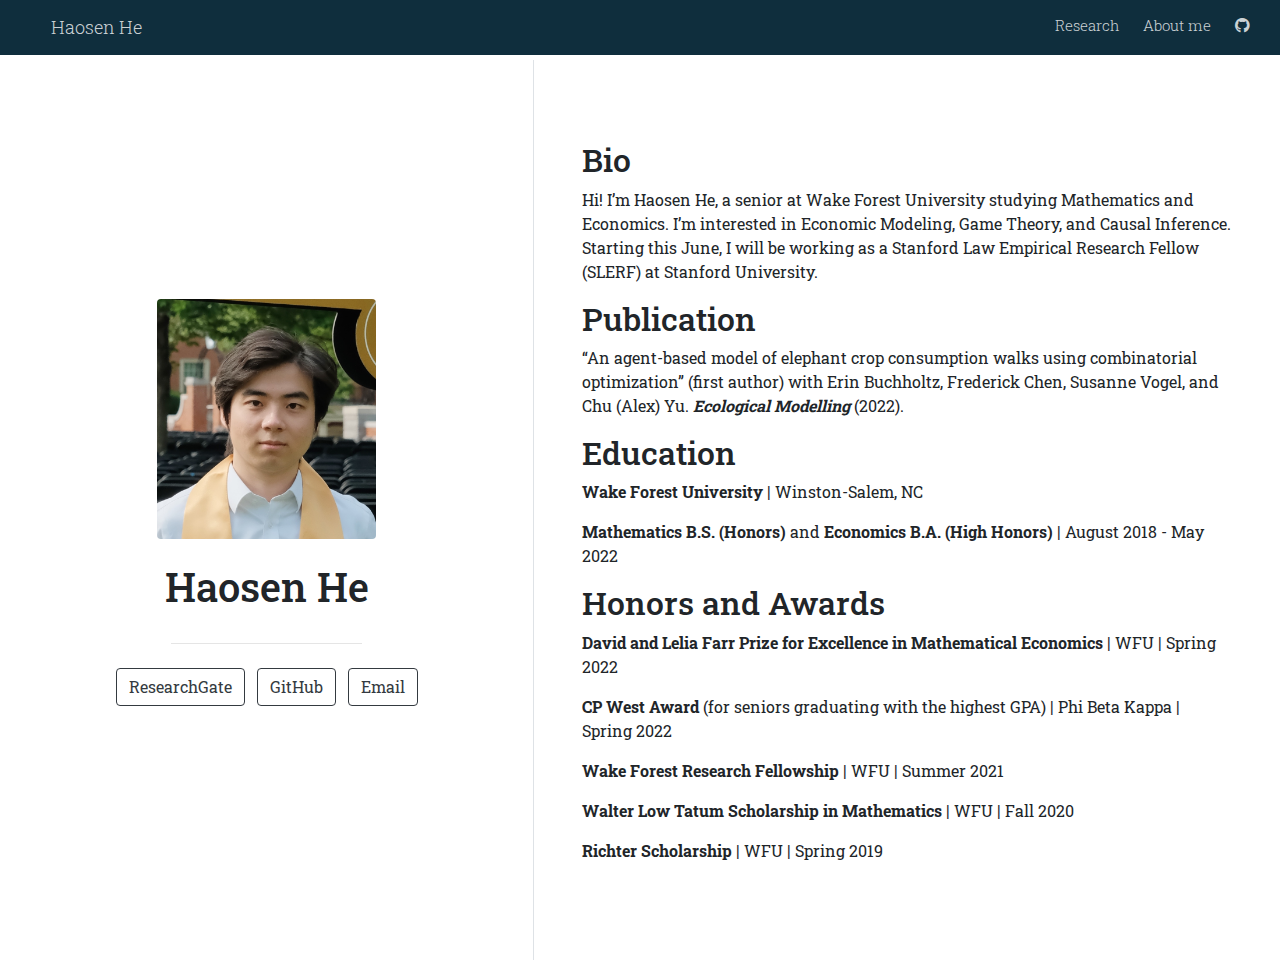
==== commit c23a0456: "added two new pages" ====
--- a/docs/index.html
+++ b/docs/index.html
@@ -644,6 +644,7 @@
           </div>
           <div class="nav-right">
           <a href="research.html">Research</a>
+          <a href="about.html">About me</a>
           <a href="https://github.com/HaosenHe">
           <i class="fab fa-github" aria-hidden="true"></i>
           </a>
@@ -704,7 +705,7 @@
             </div>
             <div id="publication" class="section level2">
             <h2>Publication</h2>
-            <p>“An agent-based model of elephant crop consumption walks using combinatorial optimization” (first author) with Erin Buchholtz, Frederick Chen, Susanne Vogel, and Alex Yu. <strong><em>Ecological Modelling</em></strong> (2022).<br />
+            <p>“An agent-based model of elephant crop consumption walks using combinatorial optimization” (first author) with Erin Buchholtz, Frederick Chen, Susanne Vogel, and Chu (Alex) Yu. <strong><em>Ecological Modelling</em></strong> (2022).<br />
             </p>
             </div>
             <div id="education" class="section level2">
@@ -765,7 +766,7 @@
               </div>
               <div id="publication" class="section level2">
               <h2>Publication</h2>
-              <p>“An agent-based model of elephant crop consumption walks using combinatorial optimization” (first author) with Erin Buchholtz, Frederick Chen, Susanne Vogel, and Alex Yu. <strong><em>Ecological Modelling</em></strong> (2022).<br />
+              <p>“An agent-based model of elephant crop consumption walks using combinatorial optimization” (first author) with Erin Buchholtz, Frederick Chen, Susanne Vogel, and Chu (Alex) Yu. <strong><em>Ecological Modelling</em></strong> (2022).<br />
               </p>
               </div>
               <div id="education" class="section level2">
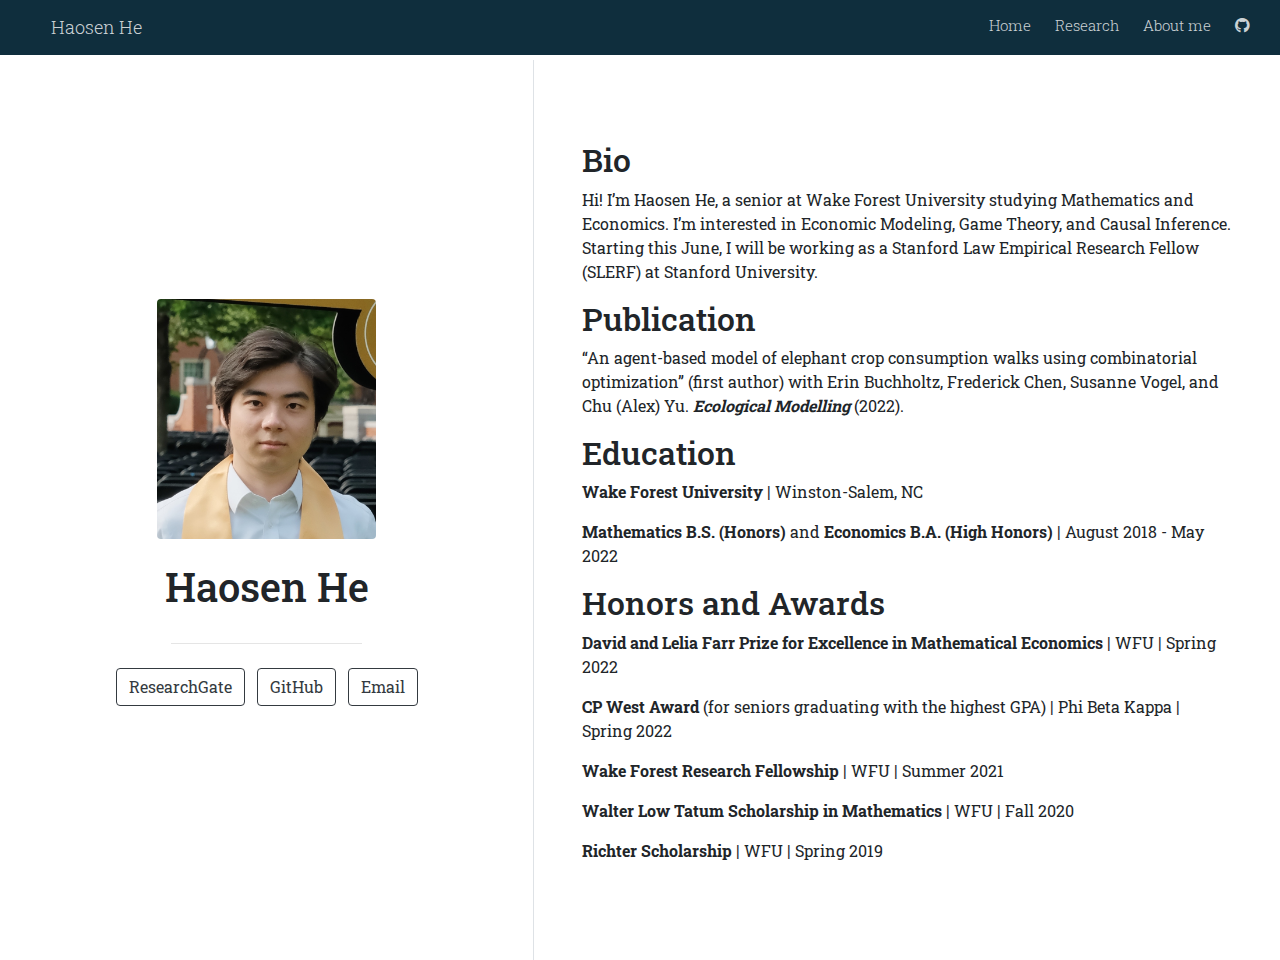
==== commit 44573e15: "updated about me" ====
--- a/docs/index.html
+++ b/docs/index.html
@@ -643,6 +643,7 @@
           <a href="index.html" class="title">Haosen He</a>
           </div>
           <div class="nav-right">
+          <a href="index.html">Home</a>
           <a href="research.html">Research</a>
           <a href="about.html">About me</a>
           <a href="https://github.com/HaosenHe">
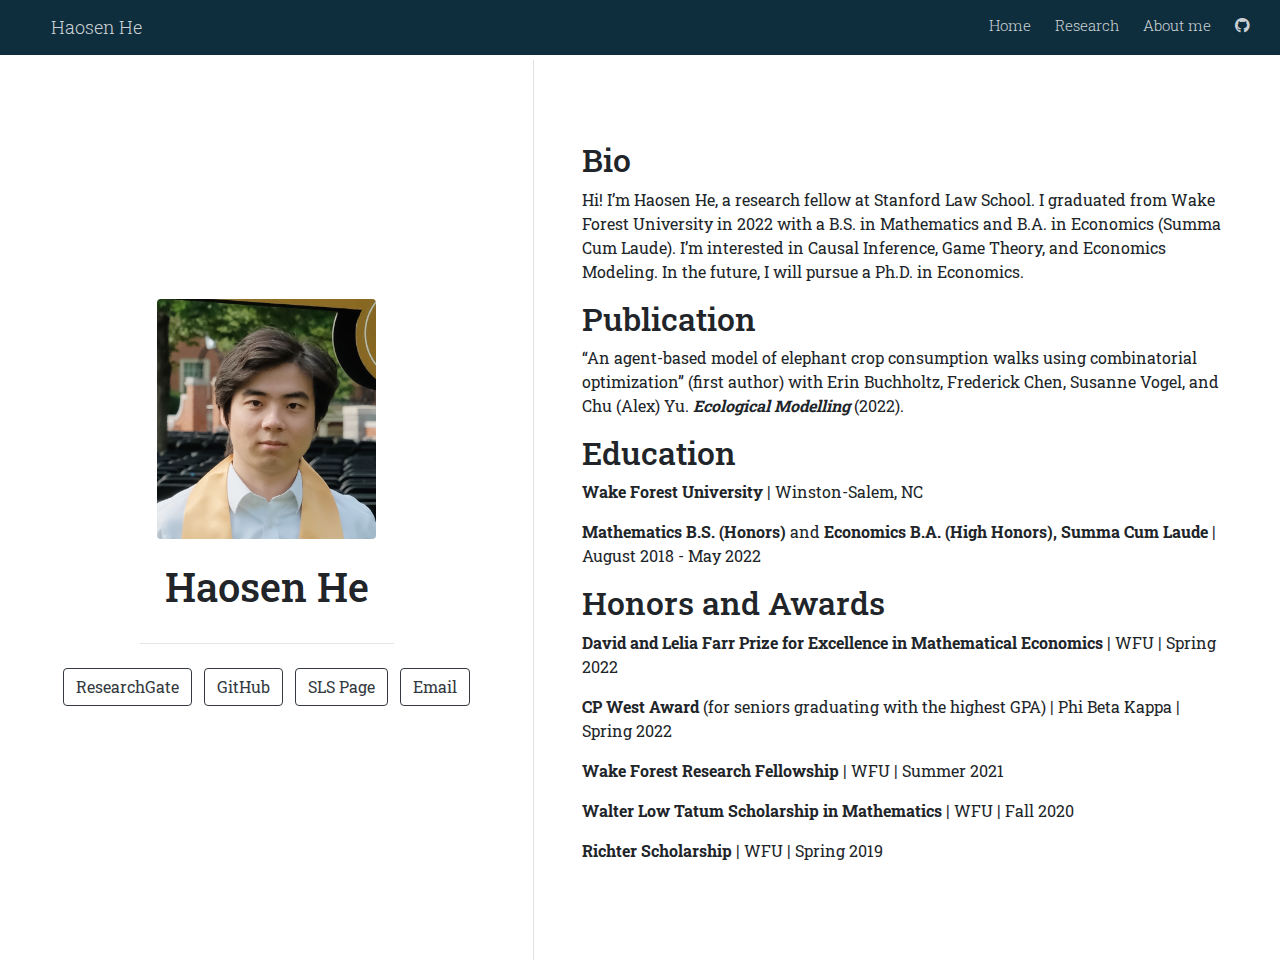
==== commit 09210091: "slerf update" ====
--- a/docs/index.html
+++ b/docs/index.html
@@ -686,7 +686,14 @@
                     </a>
                   </li>
                                     <li class="list-inline-item">
-                    <a href=mailto:heh218@gmail.com>
+                    <a href=https://law.stanford.edu/directory/haosen-he/>
+                      <button type="button" class="btn btn-outline-dark mb-2">
+                        SLS Page
+                      </button>
+                    </a>
+                  </li>
+                                    <li class="list-inline-item">
+                    <a href=mailto:hehaosen@law.stanford.edu>
                       <button type="button" class="btn btn-outline-dark mb-2">
                         Email
                       </button>
@@ -702,17 +709,16 @@
           <div class="my-5" id="content">
             <div id="bio" class="section level2">
             <h2>Bio</h2>
-            <p>Hi! I’m Haosen He, a senior at Wake Forest University studying Mathematics and Economics. I’m interested in Economic Modeling, Game Theory, and Causal Inference. Starting this June, I will be working as a Stanford Law Empirical Research Fellow (SLERF) at Stanford University.</p>
+            <p>Hi! I’m Haosen He, a research fellow at Stanford Law School. I graduated from Wake Forest University in 2022 with a B.S. in Mathematics and B.A. in Economics (Summa Cum Laude). I’m interested in Causal Inference, Game Theory, and Economics Modeling. In the future, I will pursue a Ph.D. in Economics.</p>
             </div>
             <div id="publication" class="section level2">
             <h2>Publication</h2>
-            <p>“An agent-based model of elephant crop consumption walks using combinatorial optimization” (first author) with Erin Buchholtz, Frederick Chen, Susanne Vogel, and Chu (Alex) Yu. <strong><em>Ecological Modelling</em></strong> (2022).<br />
-            </p>
+            <p>“An agent-based model of elephant crop consumption walks using combinatorial optimization” (first author) with Erin Buchholtz, Frederick Chen, Susanne Vogel, and Chu (Alex) Yu. <strong><em>Ecological Modelling</em></strong> (2022).</p>
             </div>
             <div id="education" class="section level2">
             <h2>Education</h2>
             <p><strong>Wake Forest University</strong> | Winston-Salem, NC</p>
-            <p><strong>Mathematics B.S. (Honors)</strong> and <strong>Economics B.A. (High Honors)</strong> | August 2018 - May 2022</p>
+            <p><strong>Mathematics B.S. (Honors)</strong> and <strong>Economics B.A. (High Honors), Summa Cum Laude</strong> | August 2018 - May 2022</p>
             </div>
             <div id="honors-and-awards" class="section level2">
             <h2>Honors and Awards</h2>
@@ -752,7 +758,12 @@
                       GitHub
                     </button>
                   </a>
-                                    <a href=mailto:heh218@gmail.com>
+                                    <a href=https://law.stanford.edu/directory/haosen-he/>
+                    <button type="button" class="list-group-item list-group-item-action my-1 rounded">
+                      SLS Page
+                    </button>
+                  </a>
+                                    <a href=mailto:hehaosen@law.stanford.edu>
                     <button type="button" class="list-group-item list-group-item-action my-1 rounded">
                       Email
                     </button>
@@ -763,17 +774,16 @@
             <div class="p pt-4 px-5">
               <div id="bio" class="section level2">
               <h2>Bio</h2>
-              <p>Hi! I’m Haosen He, a senior at Wake Forest University studying Mathematics and Economics. I’m interested in Economic Modeling, Game Theory, and Causal Inference. Starting this June, I will be working as a Stanford Law Empirical Research Fellow (SLERF) at Stanford University.</p>
+              <p>Hi! I’m Haosen He, a research fellow at Stanford Law School. I graduated from Wake Forest University in 2022 with a B.S. in Mathematics and B.A. in Economics (Summa Cum Laude). I’m interested in Causal Inference, Game Theory, and Economics Modeling. In the future, I will pursue a Ph.D. in Economics.</p>
               </div>
               <div id="publication" class="section level2">
               <h2>Publication</h2>
-              <p>“An agent-based model of elephant crop consumption walks using combinatorial optimization” (first author) with Erin Buchholtz, Frederick Chen, Susanne Vogel, and Chu (Alex) Yu. <strong><em>Ecological Modelling</em></strong> (2022).<br />
-              </p>
+              <p>“An agent-based model of elephant crop consumption walks using combinatorial optimization” (first author) with Erin Buchholtz, Frederick Chen, Susanne Vogel, and Chu (Alex) Yu. <strong><em>Ecological Modelling</em></strong> (2022).</p>
               </div>
               <div id="education" class="section level2">
               <h2>Education</h2>
               <p><strong>Wake Forest University</strong> | Winston-Salem, NC</p>
-              <p><strong>Mathematics B.S. (Honors)</strong> and <strong>Economics B.A. (High Honors)</strong> | August 2018 - May 2022</p>
+              <p><strong>Mathematics B.S. (Honors)</strong> and <strong>Economics B.A. (High Honors), Summa Cum Laude</strong> | August 2018 - May 2022</p>
               </div>
               <div id="honors-and-awards" class="section level2">
               <h2>Honors and Awards</h2>
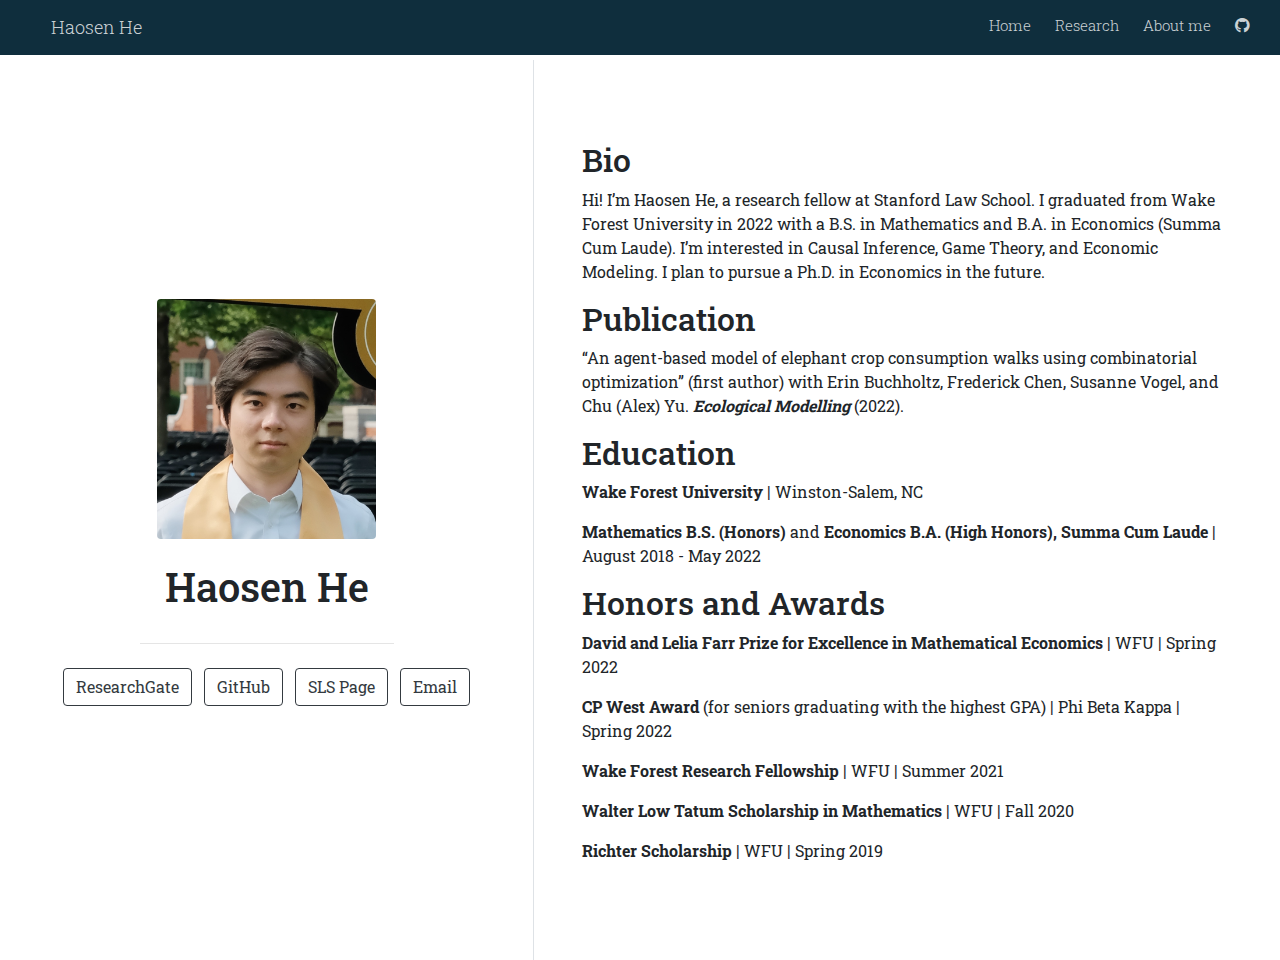
==== commit 080a6c82: "new commit" ====
--- a/docs/index.html
+++ b/docs/index.html
@@ -709,24 +709,40 @@
           <div class="my-5" id="content">
             <div id="bio" class="section level2">
             <h2>Bio</h2>
-            <p>Hi! I’m Haosen He, a research fellow at Stanford Law School. I graduated from Wake Forest University in 2022 with a B.S. in Mathematics and B.A. in Economics (Summa Cum Laude). I’m interested in Causal Inference, Game Theory, and Economics Modeling. In the future, I will pursue a Ph.D. in Economics.</p>
+            <p>Hi! I’m Haosen He, a research fellow at Stanford Law
+            School. I graduated from Wake Forest University in 2022 with
+            a B.S. in Mathematics and B.A. in Economics (Summa Cum
+            Laude). I’m interested in Causal Inference, Game Theory, and
+            Economic Modeling. I plan to pursue a Ph.D. in Economics in
+            the future.</p>
             </div>
             <div id="publication" class="section level2">
             <h2>Publication</h2>
-            <p>“An agent-based model of elephant crop consumption walks using combinatorial optimization” (first author) with Erin Buchholtz, Frederick Chen, Susanne Vogel, and Chu (Alex) Yu. <strong><em>Ecological Modelling</em></strong> (2022).</p>
+            <p>“An agent-based model of elephant crop consumption walks
+            using combinatorial optimization” (first author) with Erin
+            Buchholtz, Frederick Chen, Susanne Vogel, and Chu (Alex) Yu.
+            <strong><em>Ecological Modelling</em></strong> (2022).</p>
             </div>
             <div id="education" class="section level2">
             <h2>Education</h2>
-            <p><strong>Wake Forest University</strong> | Winston-Salem, NC</p>
-            <p><strong>Mathematics B.S. (Honors)</strong> and <strong>Economics B.A. (High Honors), Summa Cum Laude</strong> | August 2018 - May 2022</p>
+            <p><strong>Wake Forest University</strong> | Winston-Salem,
+            NC</p>
+            <p><strong>Mathematics B.S. (Honors)</strong> and
+            <strong>Economics B.A. (High Honors), Summa Cum
+            Laude</strong> | August 2018 - May 2022</p>
             </div>
             <div id="honors-and-awards" class="section level2">
             <h2>Honors and Awards</h2>
-            <p><strong>David and Lelia Farr Prize for Excellence in Mathematical Economics</strong> | WFU | Spring 2022</p>
-            <p><strong>CP West Award</strong> (for seniors graduating with the highest GPA) | Phi Beta Kappa | Spring 2022</p>
-            <p><strong>Wake Forest Research Fellowship</strong> | WFU | Summer 2021</p>
-            <p><strong>Walter Low Tatum Scholarship in Mathematics</strong> | WFU | Fall 2020</p>
-            <p><strong>Richter Scholarship</strong> | WFU | Spring 2019</p>
+            <p><strong>David and Lelia Farr Prize for Excellence in
+            Mathematical Economics</strong> | WFU | Spring 2022</p>
+            <p><strong>CP West Award</strong> (for seniors graduating
+            with the highest GPA) | Phi Beta Kappa | Spring 2022</p>
+            <p><strong>Wake Forest Research Fellowship</strong> | WFU |
+            Summer 2021</p>
+            <p><strong>Walter Low Tatum Scholarship in
+            Mathematics</strong> | WFU | Fall 2020</p>
+            <p><strong>Richter Scholarship</strong> | WFU | Spring
+            2019</p>
             </div>
           </div>
         </div>
@@ -774,24 +790,41 @@
             <div class="p pt-4 px-5">
               <div id="bio" class="section level2">
               <h2>Bio</h2>
-              <p>Hi! I’m Haosen He, a research fellow at Stanford Law School. I graduated from Wake Forest University in 2022 with a B.S. in Mathematics and B.A. in Economics (Summa Cum Laude). I’m interested in Causal Inference, Game Theory, and Economics Modeling. In the future, I will pursue a Ph.D. in Economics.</p>
+              <p>Hi! I’m Haosen He, a research fellow at Stanford Law
+              School. I graduated from Wake Forest University in 2022
+              with a B.S. in Mathematics and B.A. in Economics (Summa
+              Cum Laude). I’m interested in Causal Inference, Game
+              Theory, and Economic Modeling. I plan to pursue a Ph.D. in
+              Economics in the future.</p>
               </div>
               <div id="publication" class="section level2">
               <h2>Publication</h2>
-              <p>“An agent-based model of elephant crop consumption walks using combinatorial optimization” (first author) with Erin Buchholtz, Frederick Chen, Susanne Vogel, and Chu (Alex) Yu. <strong><em>Ecological Modelling</em></strong> (2022).</p>
+              <p>“An agent-based model of elephant crop consumption
+              walks using combinatorial optimization” (first author)
+              with Erin Buchholtz, Frederick Chen, Susanne Vogel, and
+              Chu (Alex) Yu. <strong><em>Ecological
+              Modelling</em></strong> (2022).</p>
               </div>
               <div id="education" class="section level2">
               <h2>Education</h2>
-              <p><strong>Wake Forest University</strong> | Winston-Salem, NC</p>
-              <p><strong>Mathematics B.S. (Honors)</strong> and <strong>Economics B.A. (High Honors), Summa Cum Laude</strong> | August 2018 - May 2022</p>
+              <p><strong>Wake Forest University</strong> |
+              Winston-Salem, NC</p>
+              <p><strong>Mathematics B.S. (Honors)</strong> and
+              <strong>Economics B.A. (High Honors), Summa Cum
+              Laude</strong> | August 2018 - May 2022</p>
               </div>
               <div id="honors-and-awards" class="section level2">
               <h2>Honors and Awards</h2>
-              <p><strong>David and Lelia Farr Prize for Excellence in Mathematical Economics</strong> | WFU | Spring 2022</p>
-              <p><strong>CP West Award</strong> (for seniors graduating with the highest GPA) | Phi Beta Kappa | Spring 2022</p>
-              <p><strong>Wake Forest Research Fellowship</strong> | WFU | Summer 2021</p>
-              <p><strong>Walter Low Tatum Scholarship in Mathematics</strong> | WFU | Fall 2020</p>
-              <p><strong>Richter Scholarship</strong> | WFU | Spring 2019</p>
+              <p><strong>David and Lelia Farr Prize for Excellence in
+              Mathematical Economics</strong> | WFU | Spring 2022</p>
+              <p><strong>CP West Award</strong> (for seniors graduating
+              with the highest GPA) | Phi Beta Kappa | Spring 2022</p>
+              <p><strong>Wake Forest Research Fellowship</strong> | WFU
+              | Summer 2021</p>
+              <p><strong>Walter Low Tatum Scholarship in
+              Mathematics</strong> | WFU | Fall 2020</p>
+              <p><strong>Richter Scholarship</strong> | WFU | Spring
+              2019</p>
               </div>
             </div>
         </div>
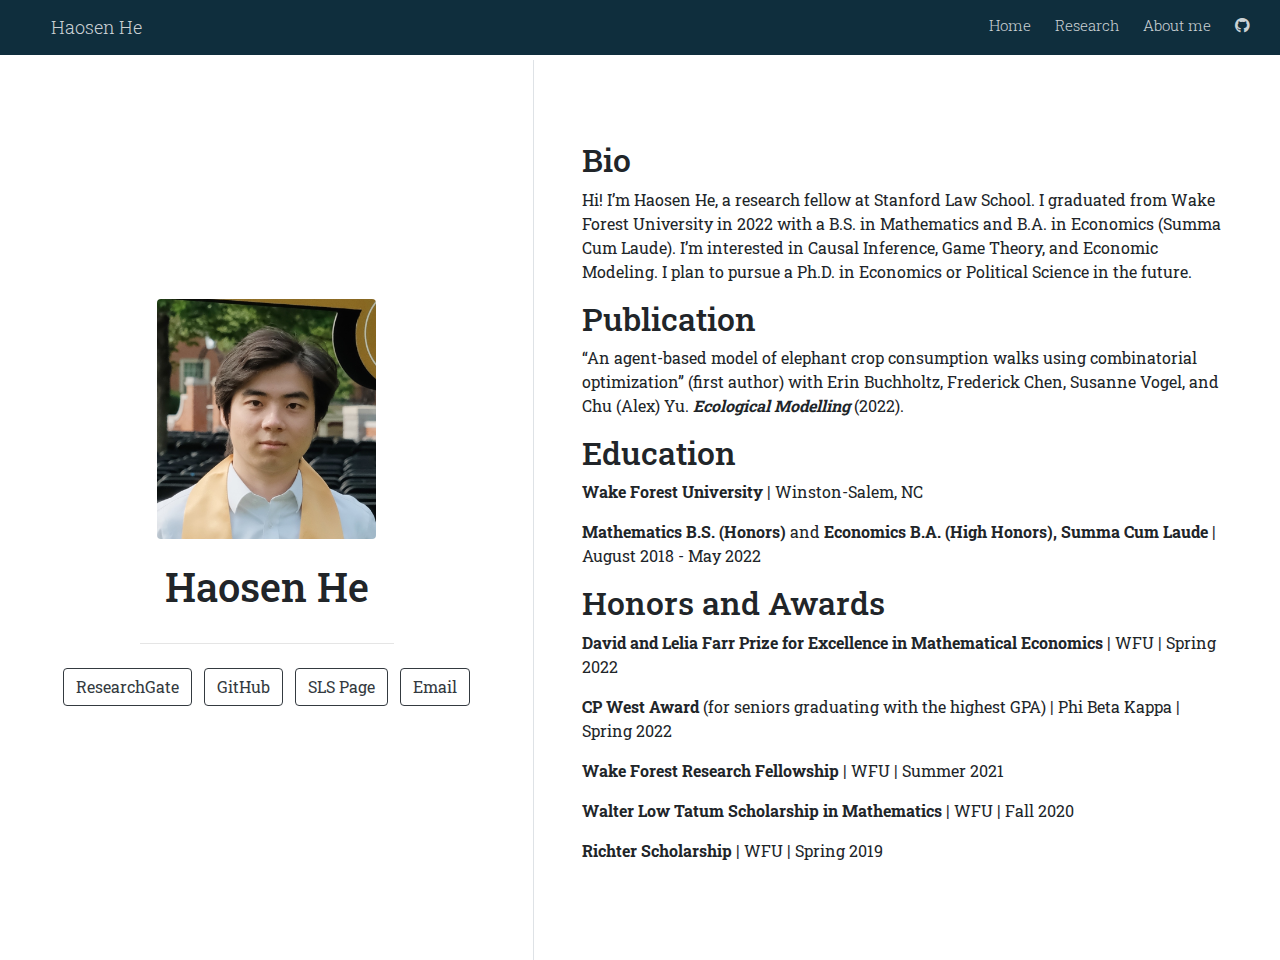
==== commit 61eb9b6b: "new changes late July" ====
--- a/docs/index.html
+++ b/docs/index.html
@@ -630,7 +630,7 @@
             padding-top: 60px;
           }
           </style>
-          <script src="C:\Users\s1760\Rlib\rmarkdown\rmd\h\pandoc\header-attrs.js"></script>
+          <script src="/Library/Frameworks/R.framework/Versions/4.2/Resources/library/rmarkdown/rmd/h/pandoc/header-attrs.js"></script>
     
     
   </head>
@@ -713,8 +713,8 @@
             School. I graduated from Wake Forest University in 2022 with
             a B.S. in Mathematics and B.A. in Economics (Summa Cum
             Laude). I’m interested in Causal Inference, Game Theory, and
-            Economic Modeling. I plan to pursue a Ph.D. in Economics in
-            the future.</p>
+            Economic Modeling. I plan to pursue a Ph.D. in Economics or
+            Political Science in the future.</p>
             </div>
             <div id="publication" class="section level2">
             <h2>Publication</h2>
@@ -795,7 +795,7 @@
               with a B.S. in Mathematics and B.A. in Economics (Summa
               Cum Laude). I’m interested in Causal Inference, Game
               Theory, and Economic Modeling. I plan to pursue a Ph.D. in
-              Economics in the future.</p>
+              Economics or Political Science in the future.</p>
               </div>
               <div id="publication" class="section level2">
               <h2>Publication</h2>
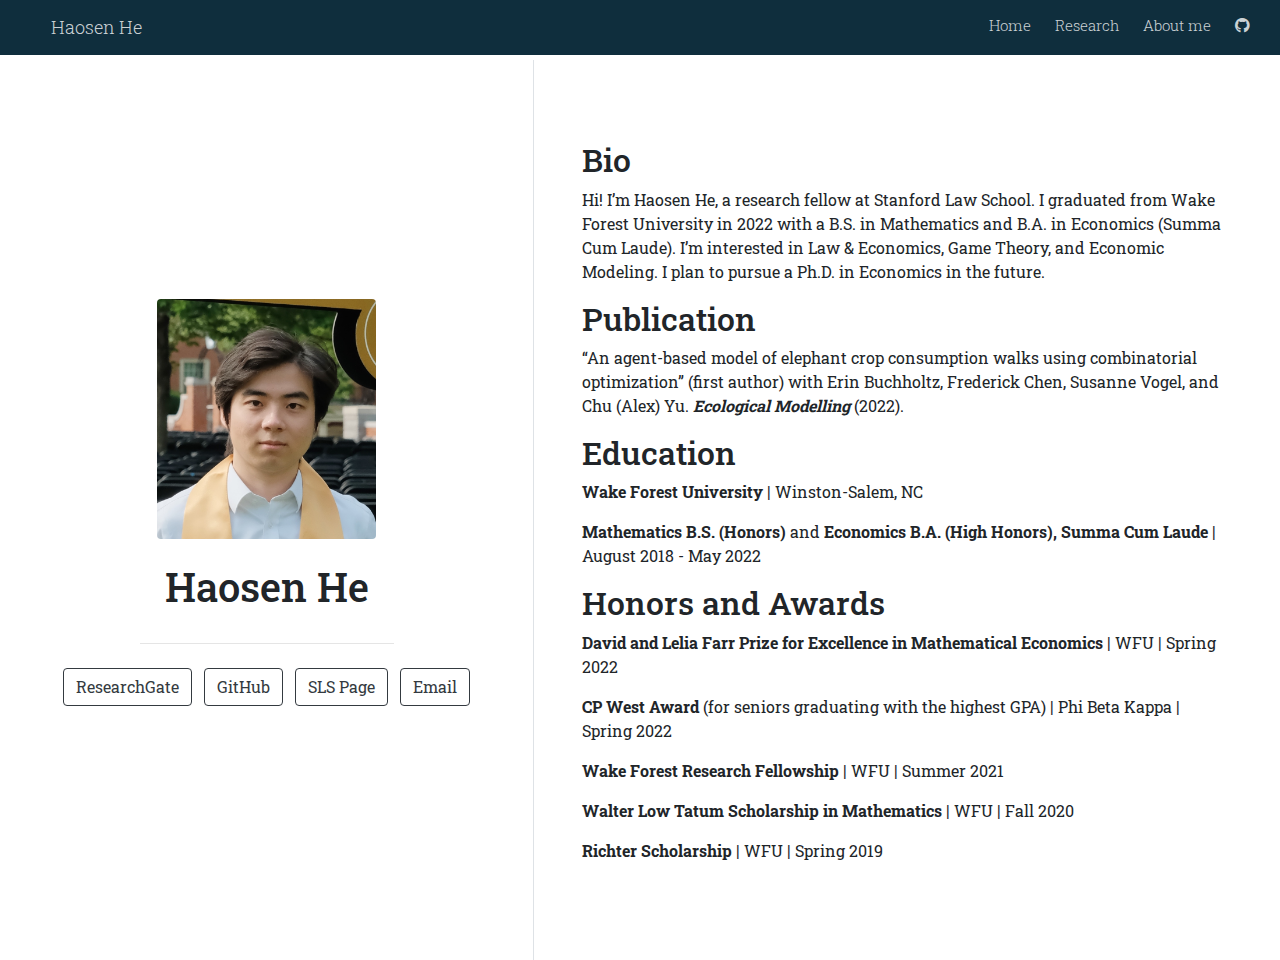
==== commit 78eafbe2: "changed intro" ====
--- a/docs/index.html
+++ b/docs/index.html
@@ -712,9 +712,9 @@
             <p>Hi! I’m Haosen He, a research fellow at Stanford Law
             School. I graduated from Wake Forest University in 2022 with
             a B.S. in Mathematics and B.A. in Economics (Summa Cum
-            Laude). I’m interested in Causal Inference, Game Theory, and
-            Economic Modeling. I plan to pursue a Ph.D. in Economics or
-            Political Science in the future.</p>
+            Laude). I’m interested in Law &amp; Economics, Game Theory,
+            and Economic Modeling. I plan to pursue a Ph.D. in Economics
+            in the future.</p>
             </div>
             <div id="publication" class="section level2">
             <h2>Publication</h2>
@@ -793,9 +793,9 @@
               <p>Hi! I’m Haosen He, a research fellow at Stanford Law
               School. I graduated from Wake Forest University in 2022
               with a B.S. in Mathematics and B.A. in Economics (Summa
-              Cum Laude). I’m interested in Causal Inference, Game
+              Cum Laude). I’m interested in Law &amp; Economics, Game
               Theory, and Economic Modeling. I plan to pursue a Ph.D. in
-              Economics or Political Science in the future.</p>
+              Economics in the future.</p>
               </div>
               <div id="publication" class="section level2">
               <h2>Publication</h2>
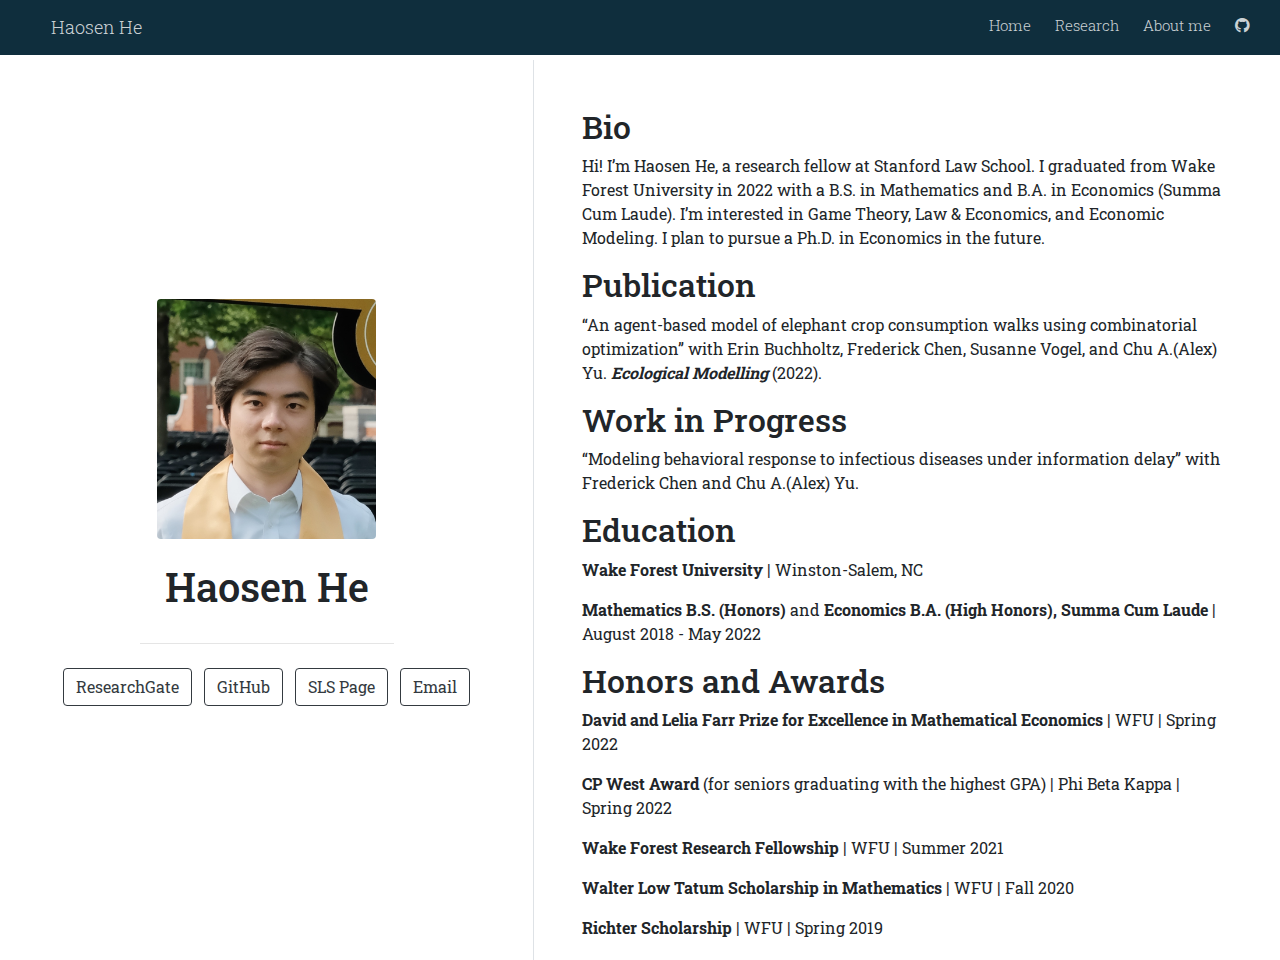
==== commit e15a7510: "updated research item" ====
--- a/docs/index.html
+++ b/docs/index.html
@@ -712,16 +712,22 @@
             <p>Hi! I’m Haosen He, a research fellow at Stanford Law
             School. I graduated from Wake Forest University in 2022 with
             a B.S. in Mathematics and B.A. in Economics (Summa Cum
-            Laude). I’m interested in Law &amp; Economics, Game Theory,
+            Laude). I’m interested in Game Theory, Law &amp; Economics,
             and Economic Modeling. I plan to pursue a Ph.D. in Economics
             in the future.</p>
             </div>
             <div id="publication" class="section level2">
             <h2>Publication</h2>
             <p>“An agent-based model of elephant crop consumption walks
-            using combinatorial optimization” (first author) with Erin
-            Buchholtz, Frederick Chen, Susanne Vogel, and Chu (Alex) Yu.
+            using combinatorial optimization” with Erin Buchholtz,
+            Frederick Chen, Susanne Vogel, and Chu A.(Alex) Yu.
             <strong><em>Ecological Modelling</em></strong> (2022).</p>
+            </div>
+            <div id="work-in-progress" class="section level2">
+            <h2>Work in Progress</h2>
+            <p>“Modeling behavioral response to infectious diseases
+            under information delay” with Frederick Chen and Chu
+            A.(Alex) Yu.</p>
             </div>
             <div id="education" class="section level2">
             <h2>Education</h2>
@@ -793,17 +799,23 @@
               <p>Hi! I’m Haosen He, a research fellow at Stanford Law
               School. I graduated from Wake Forest University in 2022
               with a B.S. in Mathematics and B.A. in Economics (Summa
-              Cum Laude). I’m interested in Law &amp; Economics, Game
-              Theory, and Economic Modeling. I plan to pursue a Ph.D. in
-              Economics in the future.</p>
+              Cum Laude). I’m interested in Game Theory, Law &amp;
+              Economics, and Economic Modeling. I plan to pursue a
+              Ph.D. in Economics in the future.</p>
               </div>
               <div id="publication" class="section level2">
               <h2>Publication</h2>
               <p>“An agent-based model of elephant crop consumption
-              walks using combinatorial optimization” (first author)
-              with Erin Buchholtz, Frederick Chen, Susanne Vogel, and
-              Chu (Alex) Yu. <strong><em>Ecological
-              Modelling</em></strong> (2022).</p>
+              walks using combinatorial optimization” with Erin
+              Buchholtz, Frederick Chen, Susanne Vogel, and Chu A.(Alex)
+              Yu. <strong><em>Ecological Modelling</em></strong>
+              (2022).</p>
+              </div>
+              <div id="work-in-progress" class="section level2">
+              <h2>Work in Progress</h2>
+              <p>“Modeling behavioral response to infectious diseases
+              under information delay” with Frederick Chen and Chu
+              A.(Alex) Yu.</p>
               </div>
               <div id="education" class="section level2">
               <h2>Education</h2>
